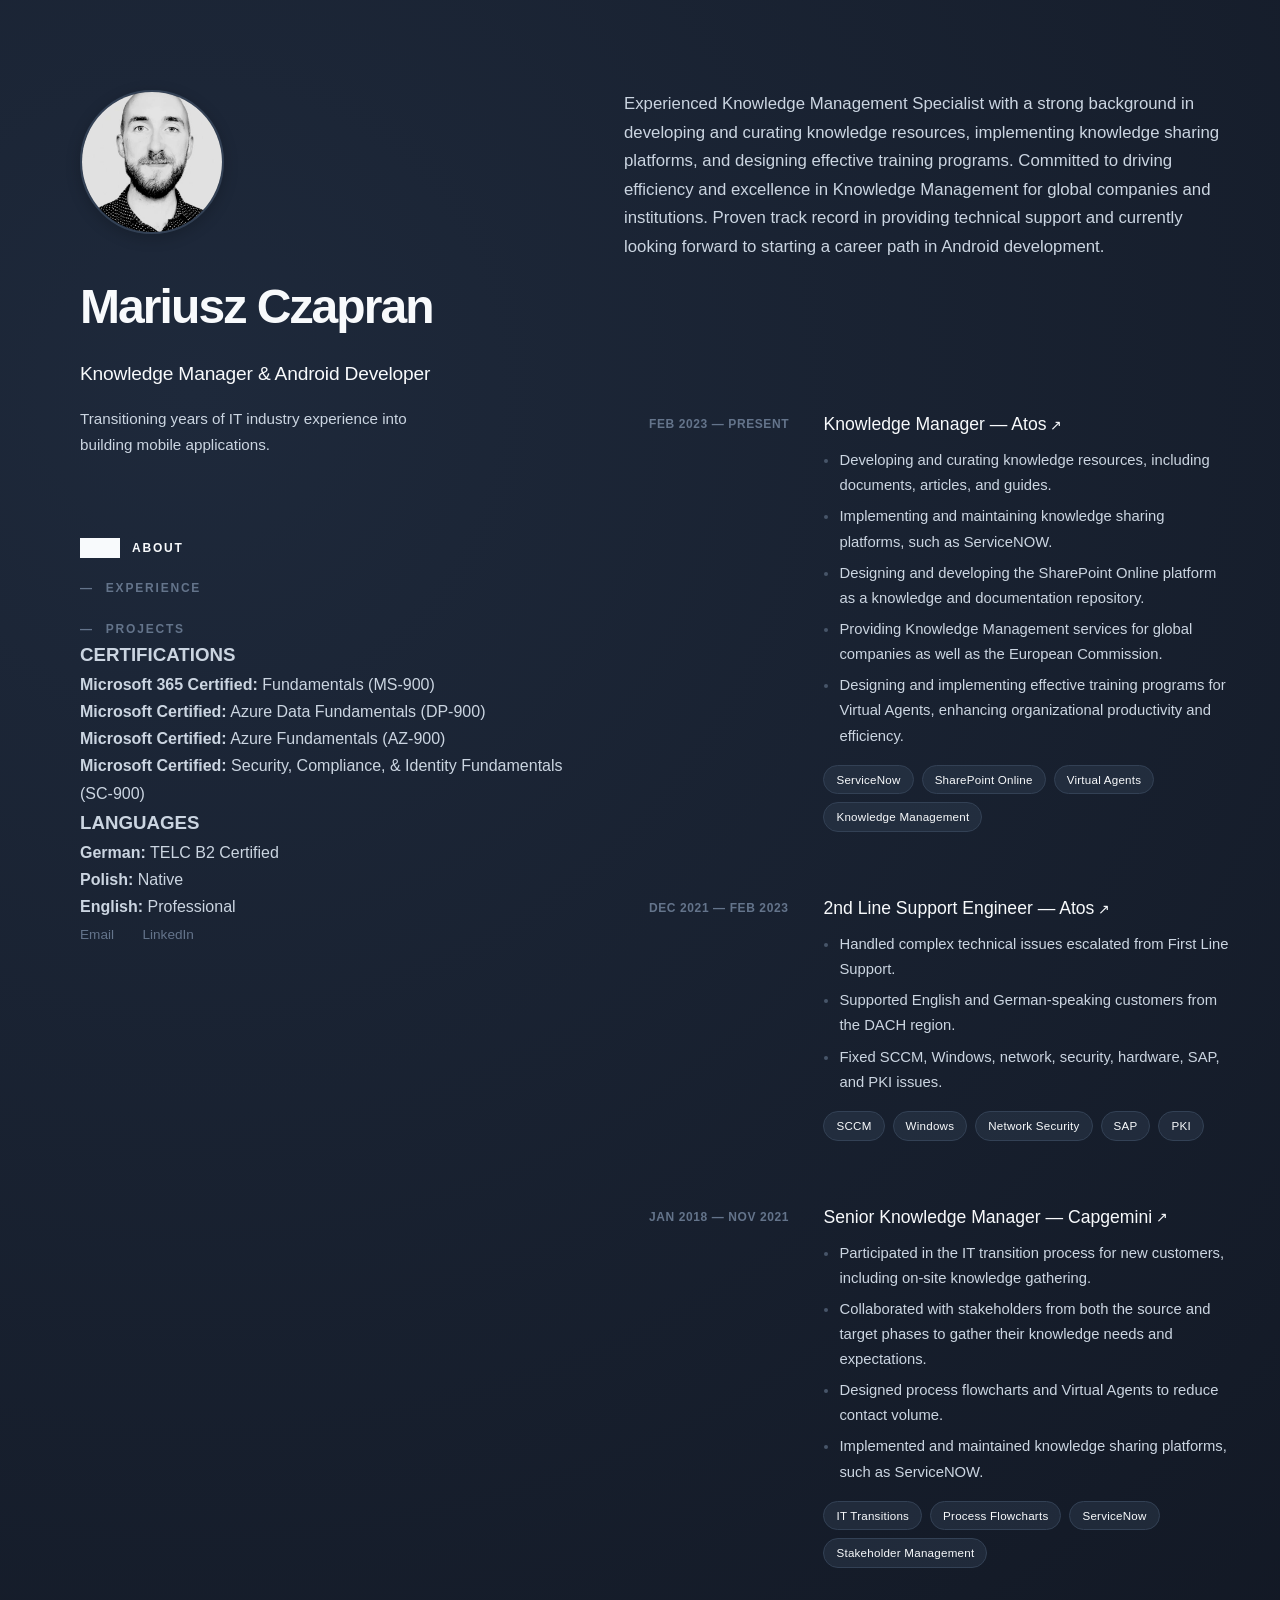
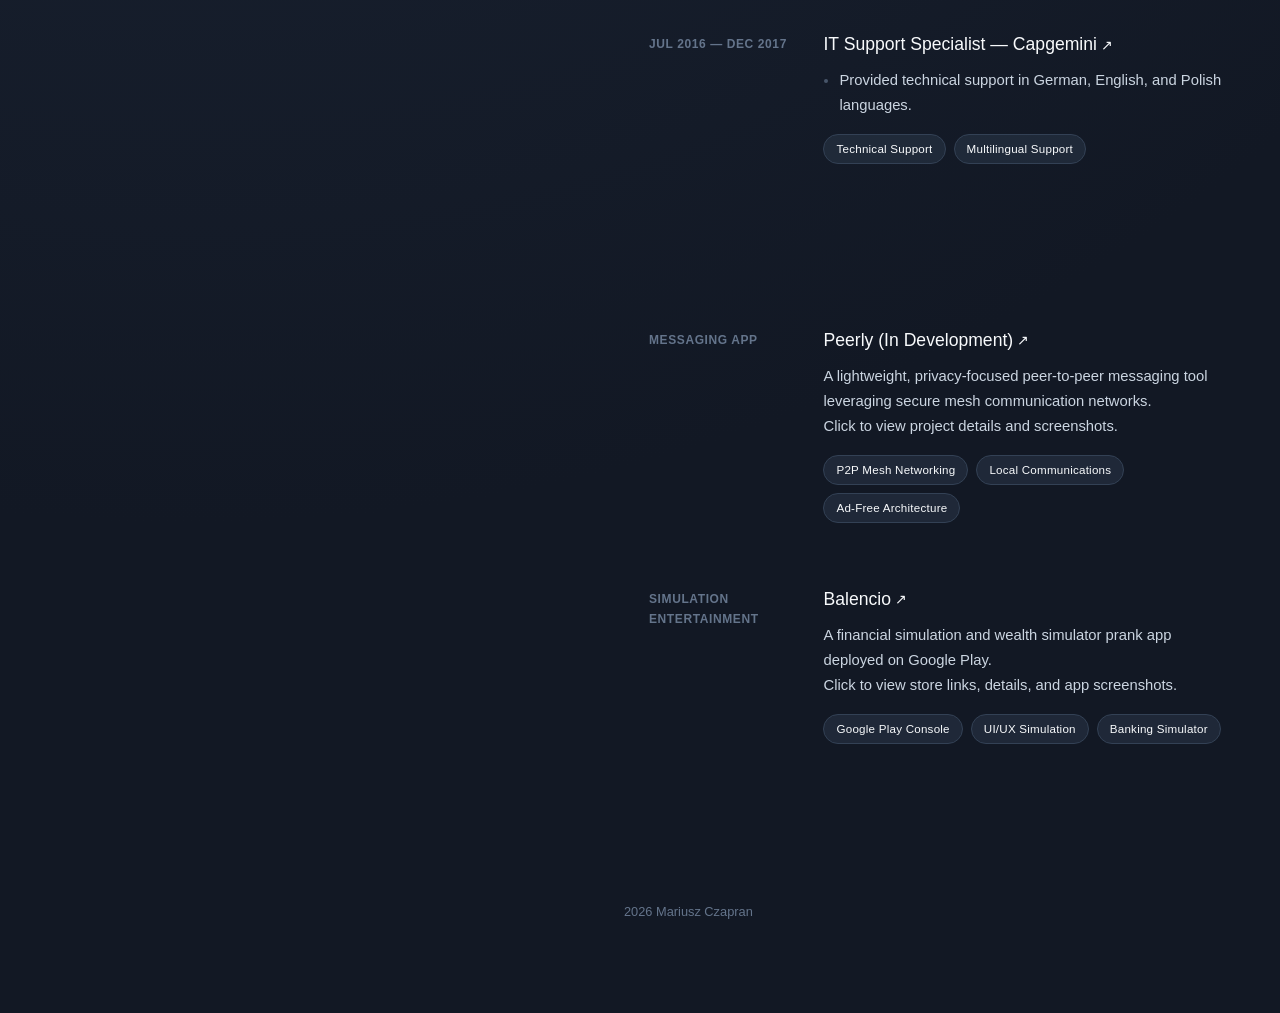
==== index.html @ 1657f135 "Update index.html" ====
<!DOCTYPE html>
<html lang="en">
<head>
    <meta charset="UTF-8">
    <meta name="viewport" content="width=device-width, initial-scale=1.0">
    <title>Mariusz Czapran — Portfolio</title>
    <link rel="stylesheet" href="style.css">
</head>
<body>
    <div class="container">
      <!-- LEFT COLUMN: Fixed Header & Navigation -->
<header class="left-column">
<div>
        <!-- Profile Photo Container (Centered and Enlarged) -->
<div class="profile-photo-container">
    <img src="profile.jpg" alt="Mariusz Czapran" class="profile-photo">
</div>

        <h1 class="name">Mariusz Czapran</h1>
        <h2 class="title">Knowledge Manager & Android Developer</h2>
        <p class="tagline">Transitioning years of IT industry experience into building mobile applications.</p>
        
        <nav class="nav-links">
            <a href="#about" class="active"><span>—</span> ABOUT</a>
            <a href="#experience"><span>—</span> EXPERIENCE</a>
            <a href="#projects"><span>—</span> PROJECTS</a>
        </nav>
    </div>

    <div class="sidebar-credentials">
        <div class="credential-group">
            <h3>CERTIFICATIONS</h3>
            <p><strong>Microsoft 365 Certified:</strong> Fundamentals (MS-900)</p>
            <p><strong>Microsoft Certified:</strong> Azure Data Fundamentals (DP-900)</p>
            <p><strong>Microsoft Certified:</strong> Azure Fundamentals (AZ-900)</p>
            <p><strong>Microsoft Certified:</strong> Security, Compliance, & Identity Fundamentals (SC-900)</p>
        </div>

        <div class="credential-group">
            <h3>LANGUAGES</h3>
            <p><strong>German:</strong> TELC B2 Certified</p>
            <p><strong>Polish:</strong> Native</p>
            <p><strong>English:</strong> Professional</p>
        </div>
    </div>
    
    <div class="socials">
        <a href="mailto:marius.czapran@gmail.com">Email</a>
        <a href="https://www.linkedin.com/in/mariusz-czapran-a88204319/" target="_blank">LinkedIn</a>
    </div>
</header>

        <!-- RIGHT COLUMN: Scrollable Content -->
        <main class="right-column">
            
            <!-- ABOUT SECTION -->
            <section id="about" class="content-section">
                <p>
                    Experienced Knowledge Management Specialist with a strong background in developing and curating knowledge resources, implementing knowledge sharing platforms, and designing effective training programs. Committed to driving efficiency and excellence in Knowledge Management for global companies and institutions. Proven track record in providing technical support and currently looking forward to starting a career path in Android development.
                </p>
            </section>

            <!-- EXPERIENCE SECTION -->
            <section id="experience" class="content-section">
                
                <!-- Atos - KM -->
                <div class="card">
                    <div class="card-date">Feb 2023 — Present</div>
                    <div class="card-content">
                        <h3>Knowledge Manager — Atos <span>↗</span></h3>
                        <ul class="role-bullets">
                            <li>Developing and curating knowledge resources, including documents, articles, and guides.</li>
                            <li>Implementing and maintaining knowledge sharing platforms, such as ServiceNOW.</li>
                            <li>Designing and developing the SharePoint Online platform as a knowledge and documentation repository.</li>
                            <li>Providing Knowledge Management services for global companies as well as the European Commission.</li>
                            <li>Designing and implementing effective training programs for Virtual Agents, enhancing organizational productivity and efficiency.</li>
                        </ul>
                        <div class="tags">
                            <span>ServiceNow</span>
                            <span>SharePoint Online</span>
                            <span>Virtual Agents</span>
                            <span>Knowledge Management</span>
                        </div>
                    </div>
                </div>

                <!-- Atos - 2nd Line -->
                <div class="card">
                    <div class="card-date">Dec 2021 — Feb 2023</div>
                    <div class="card-content">
                        <h3>2nd Line Support Engineer — Atos <span>↗</span></h3>
                        <ul class="role-bullets">
                            <li>Handled complex technical issues escalated from First Line Support.</li>
                            <li>Supported English and German-speaking customers from the DACH region.</li>
                            <li>Fixed SCCM, Windows, network, security, hardware, SAP, and PKI issues.</li>
                        </ul>
                        <div class="tags">
                            <span>SCCM</span>
                            <span>Windows</span>
                            <span>Network Security</span>
                            <span>SAP</span>
                            <span>PKI</span>
                        </div>
                    </div>
                </div>

                <!-- Capgemini - Senior KM -->
                <div class="card">
                    <div class="card-date">Jan 2018 — Nov 2021</div>
                    <div class="card-content">
                        <h3>Senior Knowledge Manager — Capgemini <span>↗</span></h3>
                        <ul class="role-bullets">
                            <li>Participated in the IT transition process for new customers, including on-site knowledge gathering.</li>
                            <li>Collaborated with stakeholders from both the source and target phases to gather their knowledge needs and expectations.</li>
                            <li>Designed process flowcharts and Virtual Agents to reduce contact volume.</li>
                            <li>Implemented and maintained knowledge sharing platforms, such as ServiceNOW.</li>
                        </ul>
                        <div class="tags">
                            <span>IT Transitions</span>
                            <span>Process Flowcharts</span>
                            <span>ServiceNow</span>
                            <span>Stakeholder Management</span>
                        </div>
                    </div>
                </div>

                <!-- Capgemini - Support -->
                <div class="card">
                    <div class="card-date">Jul 2016 — Dec 2017</div>
                    <div class="card-content">
                        <h3>IT Support Specialist — Capgemini <span>↗</span></h3>
                        <ul class="role-bullets">
                            <li>Provided technical support in German, English, and Polish languages.</li>
                        </ul>
                        <div class="tags">
                            <span>Technical Support</span>
                            <span>Multilingual Support</span>
                        </div>
                    </div>
                </div>

            </section>

            <!-- PROJECTS SECTION -->
            <section id="projects" class="content-section">
            

<!-- Peerly -->
<div class="card" onclick="window.location.href='peerly.html'">
    <div class="card-date">Messaging App</div>
    <div class="card-content">
        <h3>Peerly (In Development) <span>↗</span></h3>
        <p>A lightweight, privacy-focused peer-to-peer messaging tool leveraging secure mesh communication networks. <br>Click to view project details and screenshots.</p>
        <div class="tags">
            <span>P2P Mesh Networking</span>
            <span>Local Communications</span>
            <span>Ad-Free Architecture</span>
        </div>
    </div>
</div>

<!-- Balencio -->
<div class="card" onclick="window.location.href='balencio.html'">
    <div class="card-date">Simulation Entertainment</div>
    <div class="card-content">
        <h3>Balencio <span>↗</span></h3>
        <p>A financial simulation and wealth simulator prank app deployed on Google Play. <br>Click to view store links, details, and app screenshots.</p>
        <div class="tags">
            <span>Google Play Console</span>
            <span>UI/UX Simulation</span>
            <span>Banking Simulator</span>
        </div>
    </div>
</div>

            </section>

            <!-- FOOTER -->
            <footer class="site-footer">
                <p>2026 Mariusz Czapran</p>
            </footer>
        </main>
    </div>

    <!-- Active Section Tracking Script -->
    <script>
        const sections = document.querySelectorAll('.content-section');
        const navLinks = document.querySelectorAll('.nav-links a');

        window.addEventListener('scroll', () => {
            let current = '';
            sections.forEach(section => {
                const sectionTop = section.offsetTop;
                if (pageYOffset >= sectionTop - 150) {
                    current = section.getAttribute('id');
                }
            });

            navLinks.forEach(link => {
                link.classList.remove('active');
                if (link.getAttribute('href') === `#${current}`) {
                    link.classList.add('active');
                }
            });
        });
    </script>
</body>
</html>
---- style.css ----
/* ==========================================================================
   1. BASE RESET & ELEGANT SLATE DESIGN TOKENS
   ========================================================================== */
:root {
    --bg-color: #121824;       /* Soft, deep charcoal midnight slate */
    --card-bg: #1e2533;        /* Slightly lighter slate for structural containers */
    --card-hover: #262f42;     /* Medium polished slate for interactive focus */
    --text-primary: #f8fafc;   /* Soft warm white for high-readability headers */
    --text-secondary: #cbd5e1; /* Elegant light silver-gray for body prose */
    --text-muted: #64748b;     /* Balanced muted gray for structural dates/subtext */
    --border-color: #334155;   /* Crisp, subtle dividing gray */
    --border-hover: #475569;   /* Defined accent boundary gray on focus */
}

* {
    box-sizing: border-box;
    margin: 0;
    padding: 0;
}

html {
    scroll-behavior: smooth;
    font-family: -apple-system, BlinkMacSystemFont, "Inter", "Segoe UI", sans-serif;
    background-color: var(--bg-color);
    color: var(--text-secondary);
}

body {
    line-height: 1.7;
    background: radial-gradient(circle at 15% 15%, #1e293b 0%, #121824 70%); /* Ambient gradient glow */
}

/* ==========================================================================
   2. MASTER GRID LAYOUT
   ========================================================================== */
.container {
    max-width: 1200px;
    margin: 0 auto;
    padding: 0 40px;
    display: grid;
    grid-template-columns: 45% 55%;
    gap: 40px;
}

/* ==========================================================================
   3. PROFILE PHOTO STYLING (CENTERED & ENLARGED)
   ========================================================================== */
.profile-photo-container {
    display: block;
    margin-left: 0 !important;   /* Force left alignment */
    margin-right: auto !important;
    margin-bottom: 2rem !important;
    width: 9rem !important;      /* Dramatically scales up the photo container */
    height: 9rem !important;     /* Keeps it a perfect square ratio */
}

.profile-photo {
    width: 100% !important;
    height: 100% !important;
    object-fit: cover !important;
    border-radius: 50% !important; 
    border: 2px solid var(--border-color) !important;
    box-shadow: 0 4px 15px rgba(0, 0, 0, 0.2) !important;
    transition: border-color 0.3s ease;
}

.profile-photo:hover {
    border-color: var(--text-primary) !important;
}

/* ==========================================================================
   4. LEFT COLUMN (STICKY HEADER & NAVIGATION)
   ========================================================================== */
.left-column {
    position: sticky;
    top: 0;
    height: 100vh;
    padding: 90px 0;
    display: flex;
    flex-direction: column;
    justify-content: space-between;
}

.name {
    font-size: 3rem;
    font-weight: 700;
    color: var(--text-primary);
    letter-spacing: -0.04em;
}

.title {
    font-size: 1.2rem;
    color: var(--text-primary);
    margin-top: 10px;
    font-weight: 500;
    letter-spacing: -0.01em;
}

.tagline {
    margin-top: 16px;
    max-width: 340px;
    font-size: 0.95rem;
    color: var(--text-secondary);
}

/* Hover-Lines Navigation System */
.nav-links {
    display: flex;
    flex-direction: column;
    gap: 20px;
    margin-top: 80px;
}

.nav-links a {
    text-decoration: none;
    color: var(--text-muted);
    font-size: 0.75rem;
    font-weight: 700;
    letter-spacing: 0.15em;
    transition: all 0.25s ease;
    display: flex;
    align-items: center;
    gap: 12px;
}

.nav-links a span {
    transition: all 0.25s ease;
}

.nav-links a:hover, 
.nav-links a.active {
    color: var(--text-primary);
}

.nav-links a.active span {
    width: 40px;
    background-color: var(--text-primary);
    padding-left: 20px;
}

.nav-links a:hover span {
    color: var(--text-primary);
    transform: translateX(4px);
}

/* Footer Social Connections */
.socials a {
    color: var(--text-muted);
    text-decoration: none;
    margin-right: 24px;
    font-size: 0.85rem;
    font-weight: 500;
    transition: color 0.2s ease;
}

.socials a:hover {
    color: var(--text-primary);
}

/* ==========================================================================
   5. RIGHT COLUMN (SCROLLABLE REVIEWS)
   ========================================================================== */
.right-column {
    padding: 90px 0;
    display: flex;
    flex-direction: column;
    gap: 100px;
}

.content-section strong {
    color: var(--text-primary);
    font-weight: 600;
}

#about p {
    margin-bottom: 24px;
    font-size: 1.05rem;
}

/* ==========================================================================
   6. UNIFIED COMPONENT CARDS (EXPERIENCE & PROJECTS)
   ========================================================================== */
.card {
    display: grid;
    grid-template-columns: 28% 72%;
    gap: 16px;
    padding: 24px;
    border-radius: 8px;
    background-color: transparent;
    transition: all 0.3s cubic-bezier(0.25, 0.46, 0.45, 0.94);
    margin-bottom: 12px;
    border: 1px solid transparent;
    cursor: pointer;
}

.card:hover {
    background-color: var(--card-bg);
    border-color: var(--border-color);
    transform: translateY(-3px);
    box-shadow: 0 10px 25px -10px rgba(2, 6, 23, 0.4);
}

.card-date {
    font-size: 0.75rem;
    font-weight: 600;
    text-transform: uppercase;
    letter-spacing: 0.05em;
    padding-top: 4px;
    color: var(--text-muted);
}

.card-content h3 {
    color: var(--text-primary);
    font-size: 1.1rem;
    font-weight: 500;
    margin-bottom: 8px;
    display: flex;
    align-items: center;
    gap: 4px;
    transition: color 0.2s ease;
}

.card-content h3 span {
    font-size: 0.85rem;
    transition: transform 0.2s ease;
}

.card:hover .card-content h3 span {
    transform: translate(3px, -3px);
}

.card-content p {
    font-size: 0.925rem;
    color: var(--text-secondary);
    margin-bottom: 16px;
}

/* Experience Block Lists */
.role-bullets {
    margin-bottom: 16px;
    padding-left: 16px;
    font-size: 0.925rem;
    color: var(--text-secondary);
}

.role-bullets li {
    margin-bottom: 6px;
}

.role-bullets li::marker {
    color: var(--border-hover); 
}

/* Badge Layout Templates */
.tags {
    display: flex;
    flex-wrap: wrap;
    gap: 8px;
}

.tags span {
    background-color: rgba(51, 65, 85, 0.4); 
    color: var(--text-primary);               
    border: 1px solid var(--border-color);
    font-size: 0.725rem;
    font-weight: 500;
    padding: 4px 12px;
    border-radius: 100px;
    letter-spacing: 0.02em;
    transition: border-color 0.2s ease;
}

.card:hover .tags span {
    border-color: var(--border-hover); 
}

.site-footer {
    font-size: 0.8rem;
    color: var(--text-muted);
    margin-top: 20px;
}

/* ==========================================================================
   7. RESPONSIVE ADAPTIVE LAYER (MOBILE & TABLET)
   ========================================================================== */
@media (max-width: 900px) {
    .container {
        grid-template-columns: 1fr;
        padding: 0 24px;
    }
    
    .left-column {
        position: relative;
        height: auto;
        padding: 60px 0 20px 0;
    }
    
    .profile-photo-container {
        width: 96px; /* Scaled cleanly for smaller viewports */
        height: 96px;
        margin-bottom: 16px;
    }
    
    .nav-links {
        display: none; 
    }
    
    .right-column {
        padding: 20px 0 60px 0;
        gap: 60px;
    }
    
    .card {
        grid-template-columns: 1fr;
        padding: 16px 0;
    }
    
    .card:hover {
        background-color: transparent;
        transform: none;
        box-shadow: none;
        border-color: transparent;
    }
}
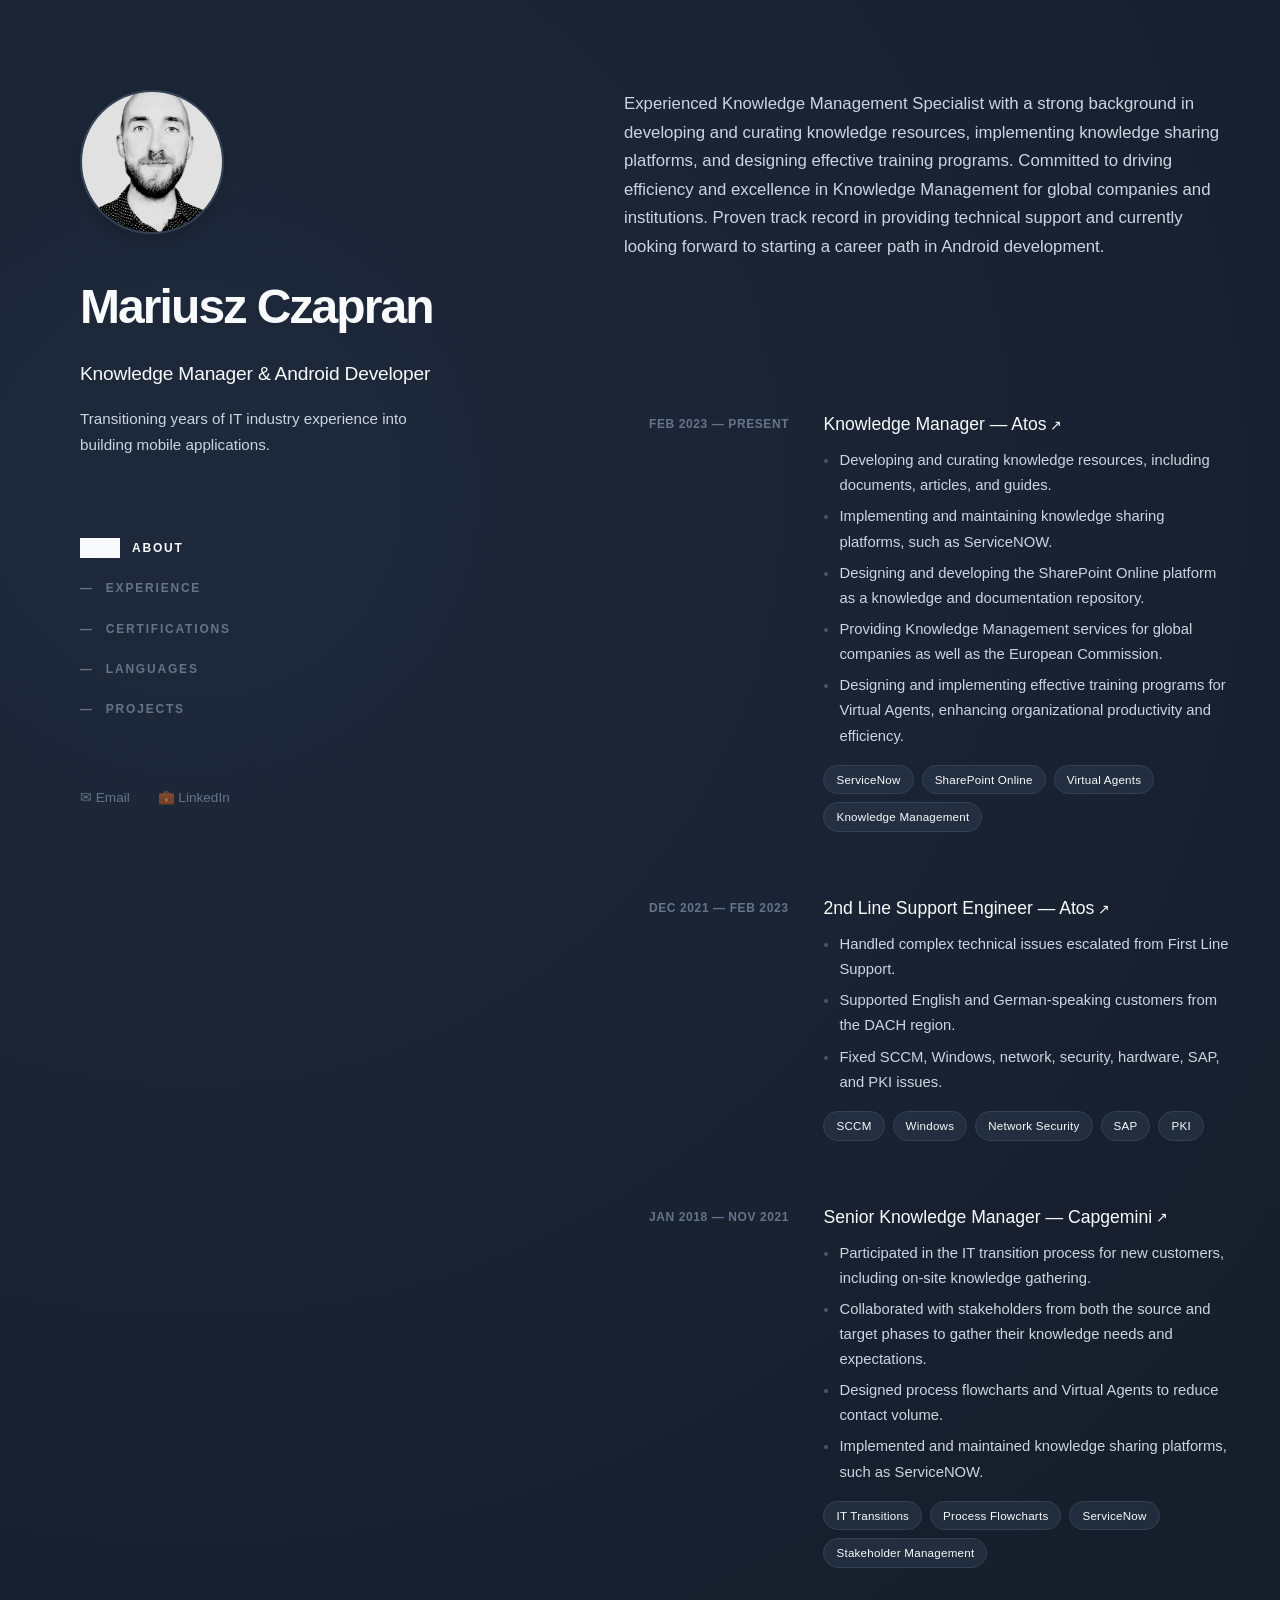
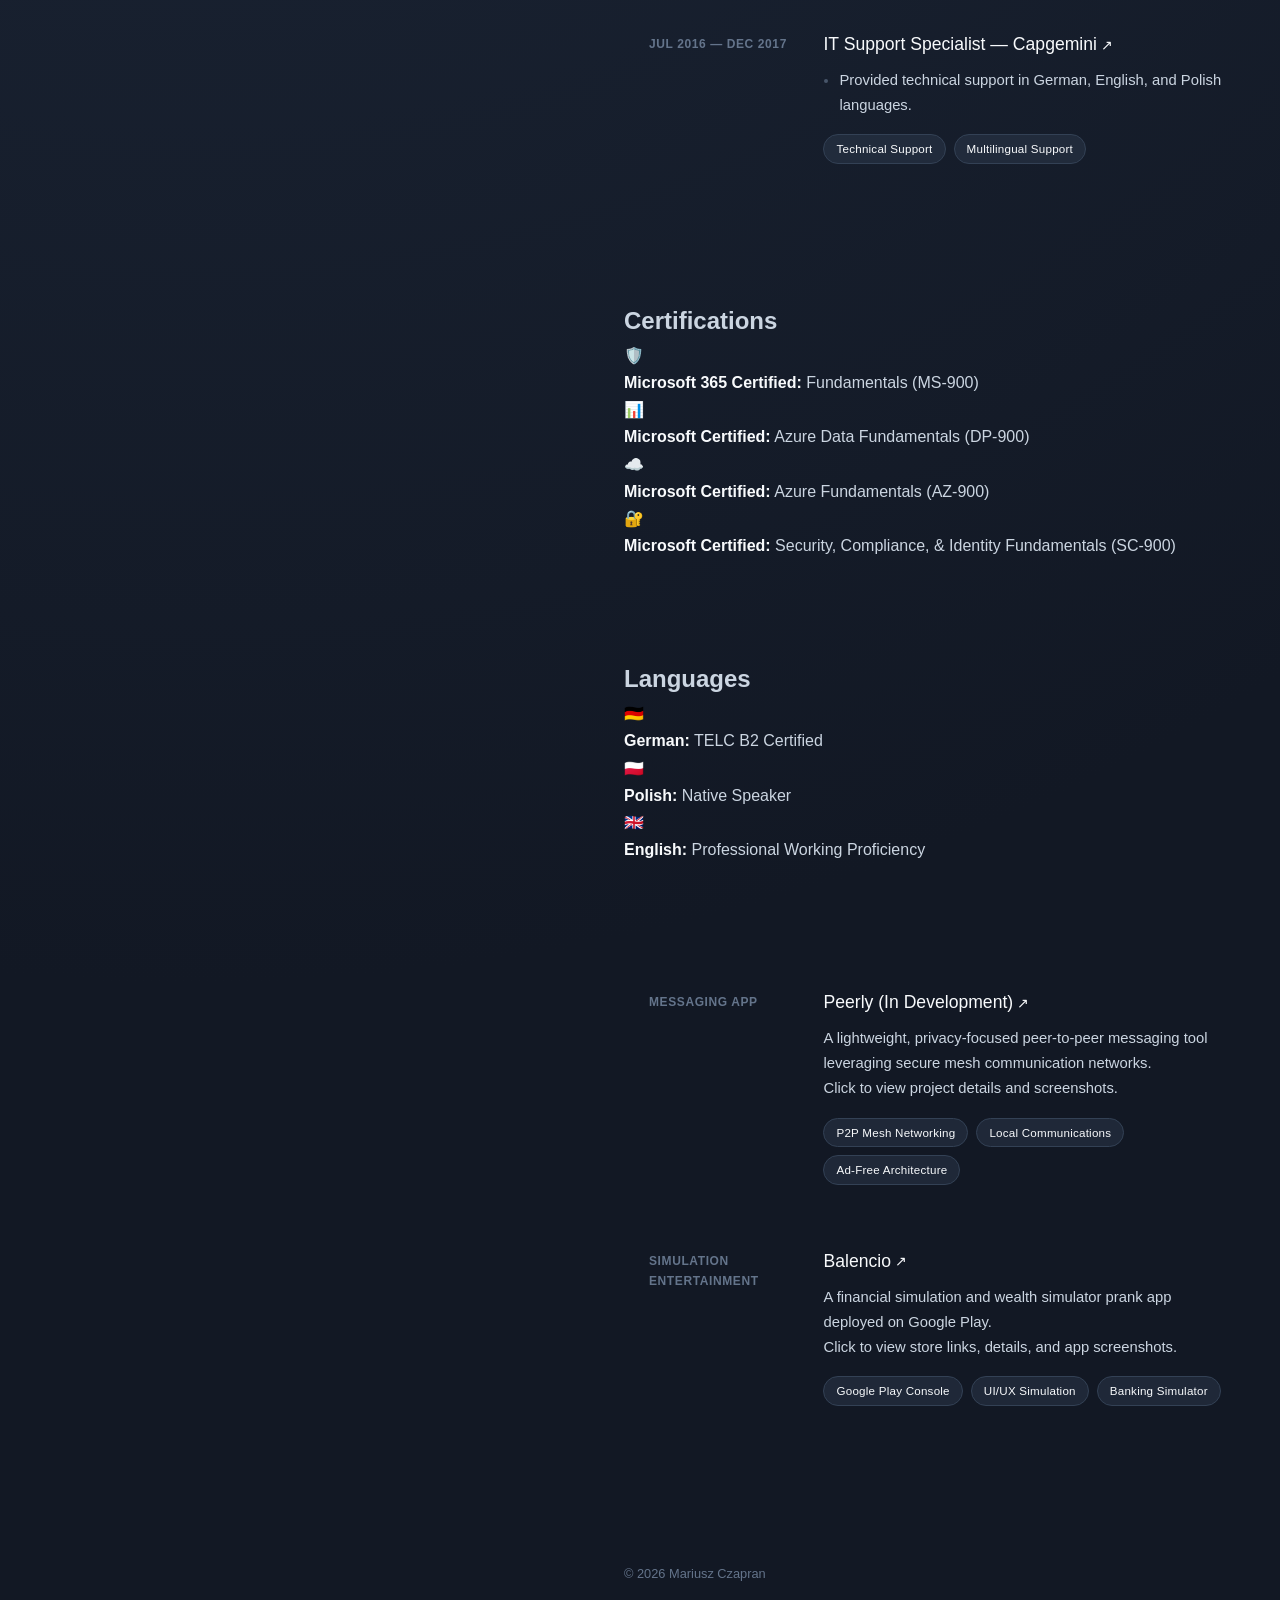
==== commit 1f2b459d: "Update index.html" ====
--- a/index.html
+++ b/index.html
@@ -6,49 +6,45 @@
     <title>Mariusz Czapran — Portfolio</title>
     <link rel="stylesheet" href="style.css">
 </head>
+
+</html>
 <body>
     <div class="container">
       <!-- LEFT COLUMN: Fixed Header & Navigation -->
-<header class="left-column">
-<div>
-        <!-- Profile Photo Container (Centered and Enlarged) -->
-<div class="profile-photo-container">
-    <img src="profile.jpg" alt="Mariusz Czapran" class="profile-photo">
-</div>
-
-        <h1 class="name">Mariusz Czapran</h1>
-        <h2 class="title">Knowledge Manager & Android Developer</h2>
-        <p class="tagline">Transitioning years of IT industry experience into building mobile applications.</p>
-        
-        <nav class="nav-links">
-            <a href="#about" class="active"><span>—</span> ABOUT</a>
-            <a href="#experience"><span>—</span> EXPERIENCE</a>
-            <a href="#projects"><span>—</span> PROJECTS</a>
-        </nav>
-    </div>
-
-    <div class="sidebar-credentials">
-        <div class="credential-group">
-            <h3>CERTIFICATIONS</h3>
-            <p><strong>Microsoft 365 Certified:</strong> Fundamentals (MS-900)</p>
-            <p><strong>Microsoft Certified:</strong> Azure Data Fundamentals (DP-900)</p>
-            <p><strong>Microsoft Certified:</strong> Azure Fundamentals (AZ-900)</p>
-            <p><strong>Microsoft Certified:</strong> Security, Compliance, & Identity Fundamentals (SC-900)</p>
-        </div>
-
-        <div class="credential-group">
-            <h3>LANGUAGES</h3>
-            <p><strong>German:</strong> TELC B2 Certified</p>
-            <p><strong>Polish:</strong> Native</p>
-            <p><strong>English:</strong> Professional</p>
-        </div>
-    </div>
-    
-    <div class="socials">
-        <a href="mailto:marius.czapran@gmail.com">Email</a>
-        <a href="https://www.linkedin.com/in/mariusz-czapran-a88204319/" target="_blank">LinkedIn</a>
-    </div>
-</header>
+        <header class="left-column">
+            <div>
+                <!-- Profile Photo Container -->
+                <div class="profile-photo-container">
+                    <img src="profile.jpg" alt="Mariusz Czapran" class="profile-photo">
+                </div>
+
+                <h1 class="name">Mariusz Czapran</h1>
+                <h2 class="title">Knowledge Manager & Android Developer</h2>
+                <p class="tagline">Transitioning years of IT industry experience into building mobile applications.</p>
+                
+                <!-- Expanded Navigation Links -->
+                <nav class="nav-links">
+                    <a href="#about" class="active"><span>—</span> ABOUT</a>
+                    <a href="#experience"><span>—</span> EXPERIENCE</a>
+                    <a href="#certificates"><span>—</span> CERTIFICATIONS</a>
+                    <a href="#languages"><span>—</span> LANGUAGES</a>
+                    <a href="#projects"><span>—</span> PROJECTS</a>
+                </nav>
+            </div>
+
+            <!-- Separated Social Footer Links -->
+            <div class="socials-wrapper">
+                <div class="socials-divider"></div>
+                <div class="socials">
+                    <a href="mailto:marius.czapran@gmail.com" class="social-btn email-btn">
+                        <span>✉</span> Email
+                    </a>
+                    <a href="https://www.linkedin.com/in/mariusz-czapran-a88204319/" target="_blank" class="social-btn linkedin-btn">
+                        <span>💼</span> LinkedIn
+                    </a>
+                </div>
+            </div>
+        </header>
 
         <!-- RIGHT COLUMN: Scrollable Content -->
         <main class="right-column">
@@ -62,7 +58,6 @@
 
             <!-- EXPERIENCE SECTION -->
             <section id="experience" class="content-section">
-                
                 <!-- Atos - KM -->
                 <div class="card">
                     <div class="card-date">Feb 2023 — Present</div>
@@ -138,46 +133,84 @@
                         </div>
                     </div>
                 </div>
-
+            </section>
+
+            <!-- NEW: CERTIFICATIONS SECTION -->
+            <section id="certificates" class="content-section">
+                <h2 class="section-heading">Certifications</h2>
+                <div class="credential-list-card">
+                    <div class="credential-item">
+                        <span class="credential-icon">🛡️</span>
+                        <p><strong>Microsoft 365 Certified:</strong> Fundamentals (MS-900)</p>
+                    </div>
+                    <div class="credential-item">
+                        <span class="credential-icon">📊</span>
+                        <p><strong>Microsoft Certified:</strong> Azure Data Fundamentals (DP-900)</p>
+                    </div>
+                    <div class="credential-item">
+                        <span class="credential-icon">☁️</span>
+                        <p><strong>Microsoft Certified:</strong> Azure Fundamentals (AZ-900)</p>
+                    </div>
+                    <div class="credential-item">
+                        <span class="credential-icon">🔐</span>
+                        <p><strong>Microsoft Certified:</strong> Security, Compliance, & Identity Fundamentals (SC-900)</p>
+                    </div>
+                </div>
+            </section>
+
+            <!-- NEW: LANGUAGES SECTION -->
+            <section id="languages" class="content-section">
+                <h2 class="section-heading">Languages</h2>
+                <div class="credential-list-card horizontal-grid">
+                    <div class="credential-item">
+                        <span class="credential-icon">🇩🇪</span>
+                        <p><strong>German:</strong> TELC B2 Certified</p>
+                    </div>
+                    <div class="credential-item">
+                        <span class="credential-icon">🇵🇱</span>
+                        <p><strong>Polish:</strong> Native Speaker</p>
+                    </div>
+                    <div class="credential-item">
+                        <span class="credential-icon">🇬🇧</span>
+                        <p><strong>English:</strong> Professional Working Proficiency</p>
+                    </div>
+                </div>
             </section>
 
             <!-- PROJECTS SECTION -->
             <section id="projects" class="content-section">
-            
-
-<!-- Peerly -->
-<div class="card" onclick="window.location.href='peerly.html'">
-    <div class="card-date">Messaging App</div>
-    <div class="card-content">
-        <h3>Peerly (In Development) <span>↗</span></h3>
-        <p>A lightweight, privacy-focused peer-to-peer messaging tool leveraging secure mesh communication networks. <br>Click to view project details and screenshots.</p>
-        <div class="tags">
-            <span>P2P Mesh Networking</span>
-            <span>Local Communications</span>
-            <span>Ad-Free Architecture</span>
-        </div>
-    </div>
-</div>
-
-<!-- Balencio -->
-<div class="card" onclick="window.location.href='balencio.html'">
-    <div class="card-date">Simulation Entertainment</div>
-    <div class="card-content">
-        <h3>Balencio <span>↗</span></h3>
-        <p>A financial simulation and wealth simulator prank app deployed on Google Play. <br>Click to view store links, details, and app screenshots.</p>
-        <div class="tags">
-            <span>Google Play Console</span>
-            <span>UI/UX Simulation</span>
-            <span>Banking Simulator</span>
-        </div>
-    </div>
-</div>
-
+                <!-- Peerly -->
+                <div class="card" onclick="window.location.href='peerly.html'">
+                    <div class="card-date">Messaging App</div>
+                    <div class="card-content">
+                        <h3>Peerly (In Development) <span>↗</span></h3>
+                        <p>A lightweight, privacy-focused peer-to-peer messaging tool leveraging secure mesh communication networks. <br>Click to view project details and screenshots.</p>
+                        <div class="tags">
+                            <span>P2P Mesh Networking</span>
+                            <span>Local Communications</span>
+                            <span>Ad-Free Architecture</span>
+                        </div>
+                    </div>
+                </div>
+
+                <!-- Balencio -->
+                <div class="card" onclick="window.location.href='balencio.html'">
+                    <div class="card-date">Simulation Entertainment</div>
+                    <div class="card-content">
+                        <h3>Balencio <span>↗</span></h3>
+                        <p>A financial simulation and wealth simulator prank app deployed on Google Play. <br>Click to view store links, details, and app screenshots.</p>
+                        <div class="tags">
+                            <span>Google Play Console</span>
+                            <span>UI/UX Simulation</span>
+                            <span>Banking Simulator</span>
+                        </div>
+                    </div>
+                </div>
             </section>
 
             <!-- FOOTER -->
             <footer class="site-footer">
-                <p>2026 Mariusz Czapran</p>
+                <p>© 2026 Mariusz Czapran</p>
             </footer>
         </main>
     </div>
@@ -191,7 +224,7 @@
             let current = '';
             sections.forEach(section => {
                 const sectionTop = section.offsetTop;
-                if (pageYOffset >= sectionTop - 150) {
+                if (pageYOffset >= sectionTop - 180) {
                     current = section.getAttribute('id');
                 }
             });
@@ -205,4 +238,3 @@
         });
     </script>
 </body>
-</html>
--- a/style.css
+++ b/style.css
@@ -322,3 +322,43 @@
         border-color: transparent;
     }
 }
+/* ==========================================================================
+   8. SIDEBAR CREDENTIALS (LANGUAGES & CERTIFICATES)
+   ========================================================================== */
+.sidebar-credentials {
+    margin-top: 2.5rem;
+    display: flex;
+    flex-direction: column;
+    gap: 1.5rem;
+}
+
+.credential-group h3 {
+    color: var(--text-primary);
+    font-size: 0.75rem;
+    font-weight: 700;
+    letter-spacing: 0.15em;
+    margin-bottom: 0.6rem;
+    opacity: 0.4; /* Styled soft title to preserve main nav hierarchy */
+}
+
+.credential-group p {
+    font-size: 0.85rem;
+    color: var(--text-secondary);
+    line-height: 1.6;
+    margin-bottom: 0.4rem;
+}
+
+.credential-group p strong {
+    color: var(--text-primary);
+    font-weight: 600;
+}
+
+/* Responsiveness: converts layout to side-by-side elements on smaller tablet/mobile screens */
+@media (max-width: 900px) {
+    .sidebar-credentials {
+        margin-top: 2rem;
+        margin-bottom: 2rem;
+        flex-direction: row;
+        gap: 4rem;
+    }
+}
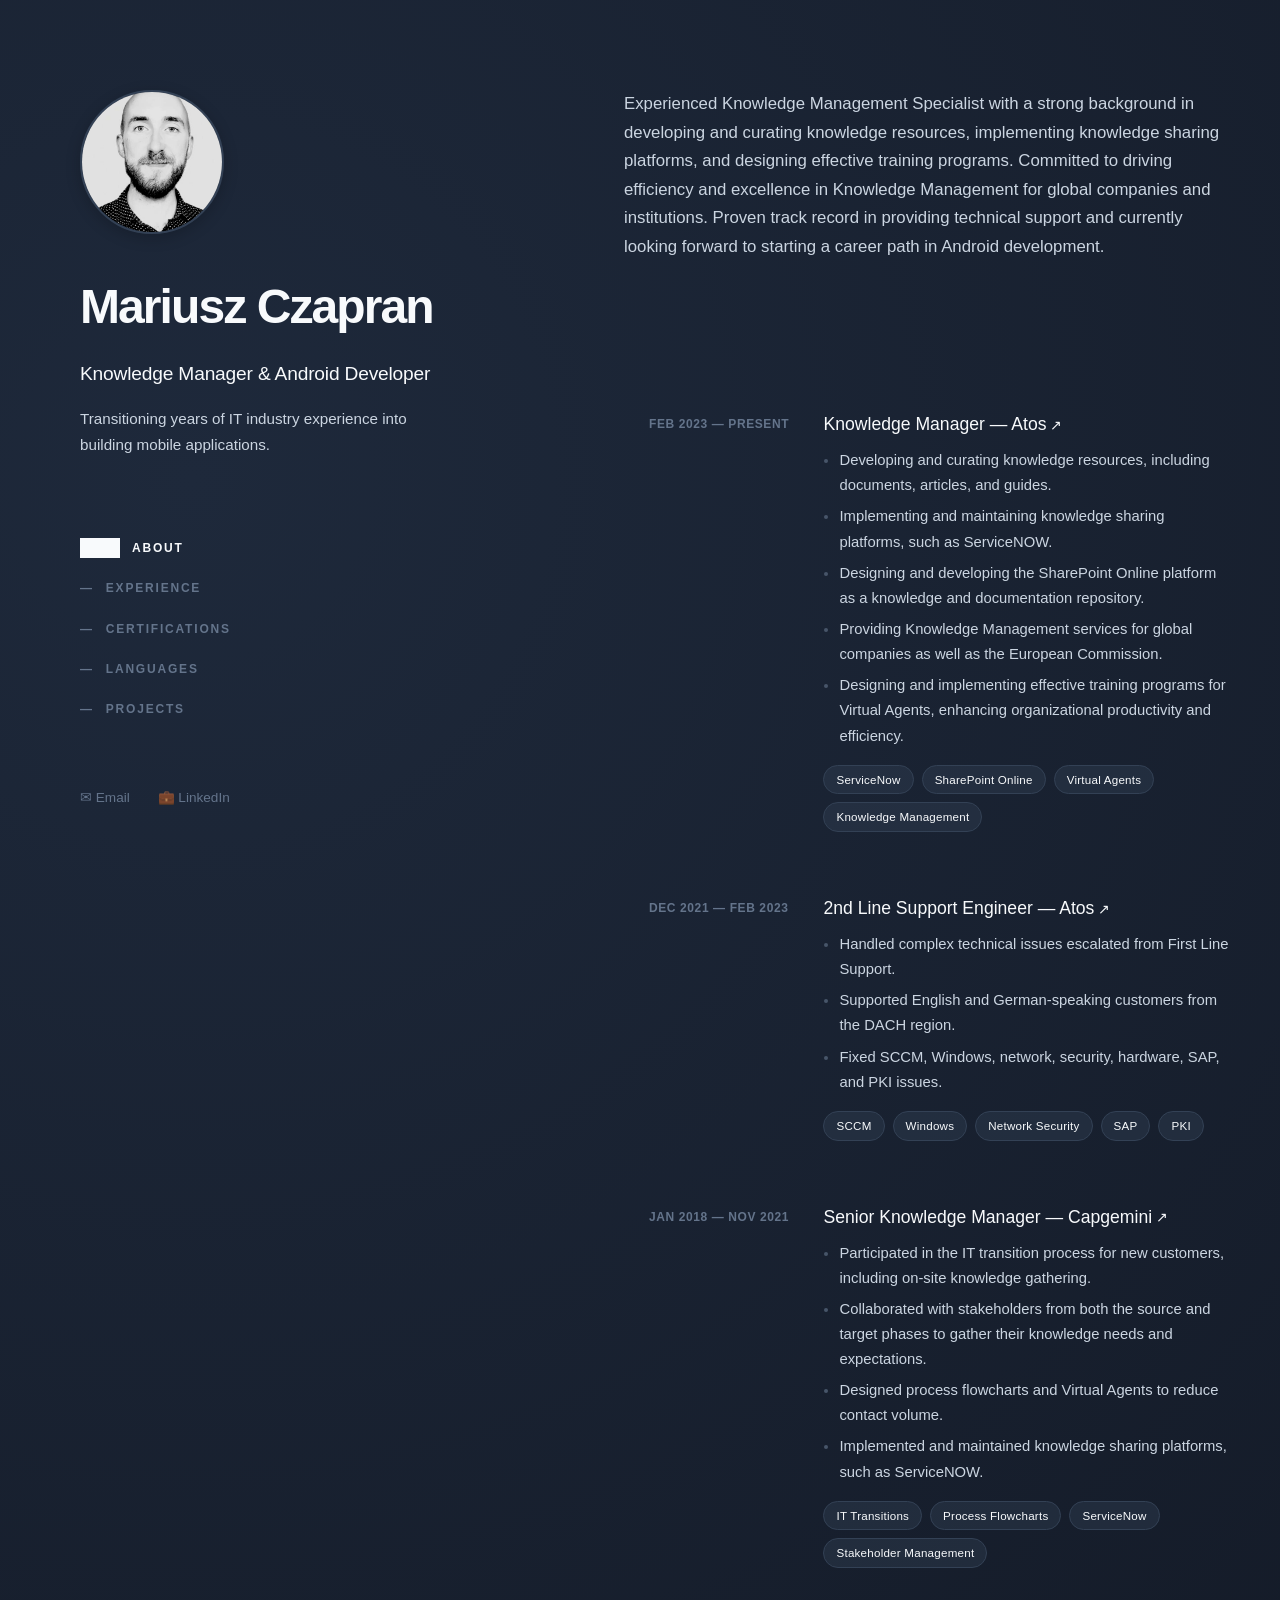
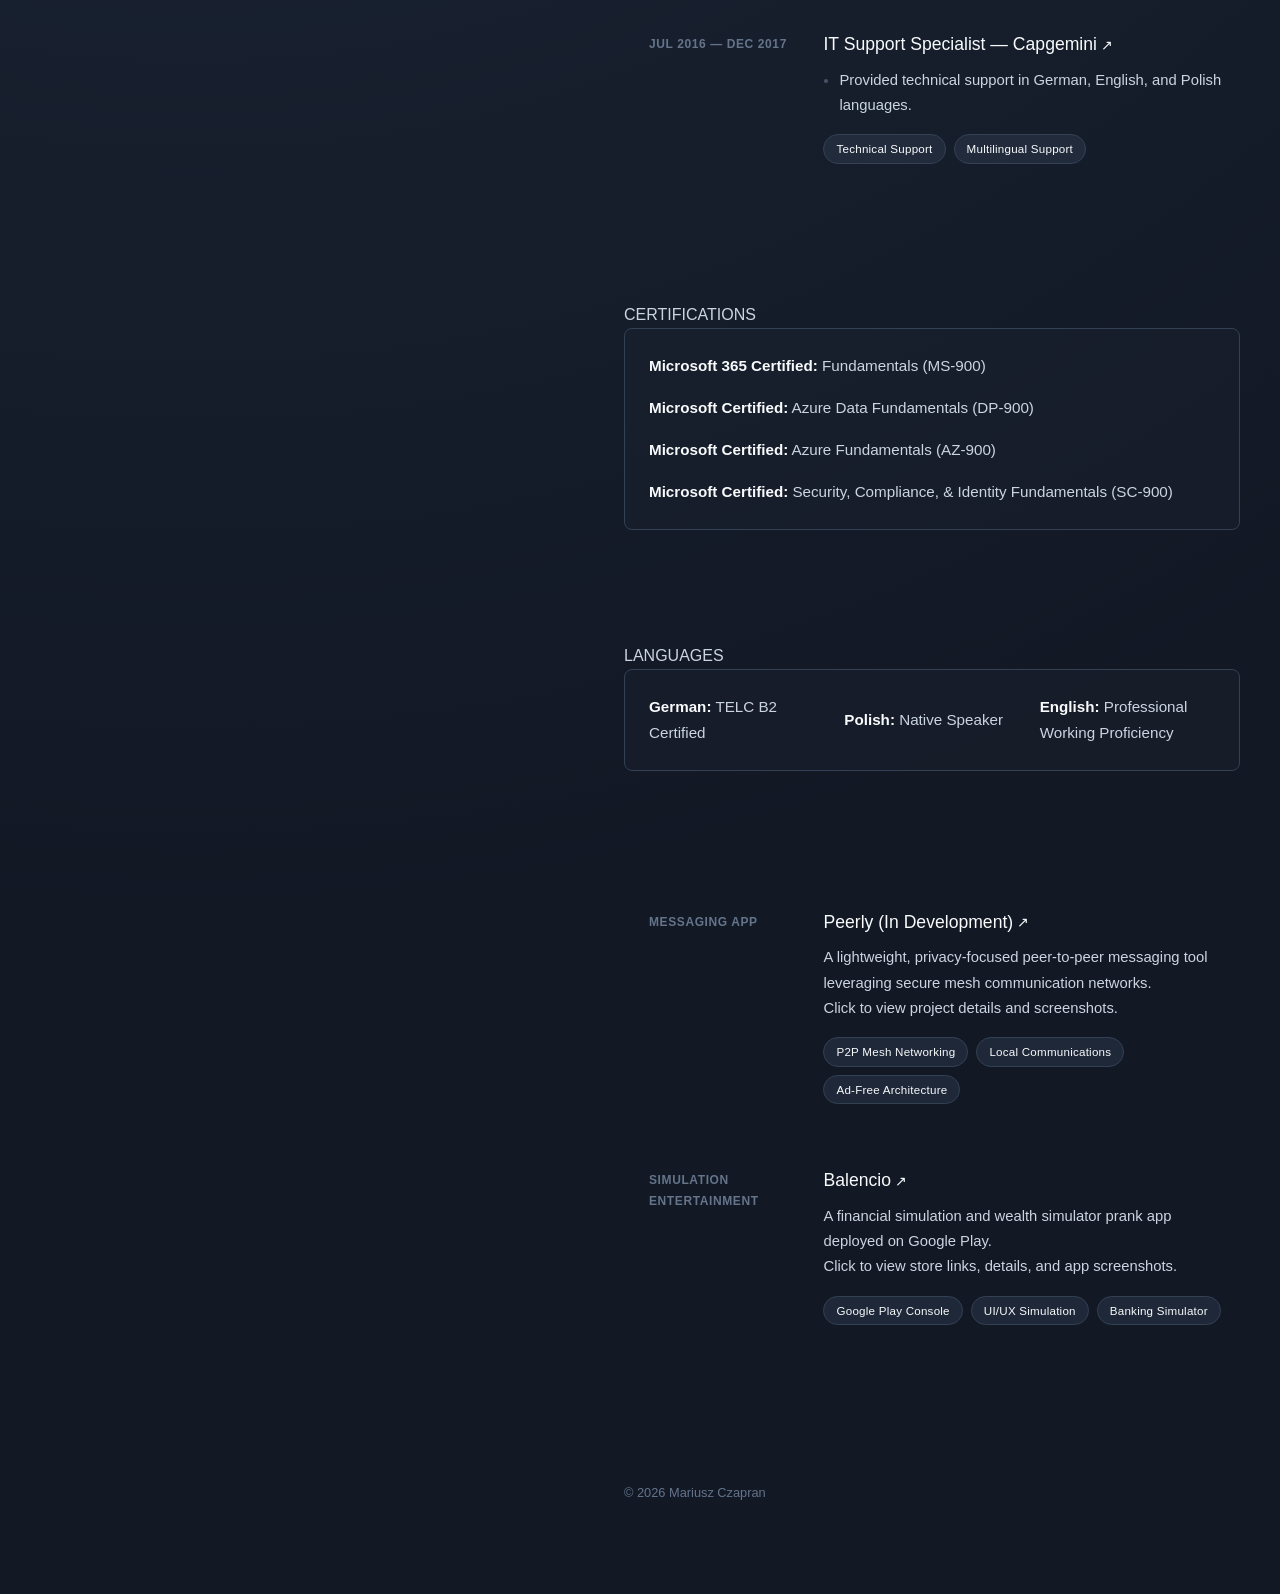
==== commit 7d4fcba3: "Update index.html" ====
--- a/index.html
+++ b/index.html
@@ -8,233 +8,207 @@
 </head>
 
 </html>
-<body>
-    <div class="container">
-      <!-- LEFT COLUMN: Fixed Header & Navigation -->
-        <header class="left-column">
-            <div>
-                <!-- Profile Photo Container -->
-                <div class="profile-photo-container">
-                    <img src="profile.jpg" alt="Mariusz Czapran" class="profile-photo">
-                </div>
-
-                <h1 class="name">Mariusz Czapran</h1>
-                <h2 class="title">Knowledge Manager & Android Developer</h2>
-                <p class="tagline">Transitioning years of IT industry experience into building mobile applications.</p>
-                
-                <!-- Expanded Navigation Links -->
-                <nav class="nav-links">
-                    <a href="#about" class="active"><span>—</span> ABOUT</a>
-                    <a href="#experience"><span>—</span> EXPERIENCE</a>
-                    <a href="#certificates"><span>—</span> CERTIFICATIONS</a>
-                    <a href="#languages"><span>—</span> LANGUAGES</a>
-                    <a href="#projects"><span>—</span> PROJECTS</a>
-                </nav>
-            </div>
-
-            <!-- Separated Social Footer Links -->
-            <div class="socials-wrapper">
-                <div class="socials-divider"></div>
-                <div class="socials">
-                    <a href="mailto:marius.czapran@gmail.com" class="social-btn email-btn">
-                        <span>✉</span> Email
-                    </a>
-                    <a href="https://www.linkedin.com/in/mariusz-czapran-a88204319/" target="_blank" class="social-btn linkedin-btn">
-                        <span>💼</span> LinkedIn
-                    </a>
-                </div>
-            </div>
-        </header>
-
-        <!-- RIGHT COLUMN: Scrollable Content -->
-        <main class="right-column">
+<div class="container">
+    <!-- LEFT COLUMN: Fixed Header & Navigation -->
+    <header class="left-column">
+        <div class="header-main-content">
+            <!-- Profile Photo Container -->
+            <div class="profile-photo-container">
+                <img src="profile.jpg" alt="Mariusz Czapran" class="profile-photo">
+            </div>
+
+            <h1 class="name">Mariusz Czapran</h1>
+            <h2 class="title">Knowledge Manager & Android Developer</h2>
+            <p class="tagline">Transitioning years of IT industry experience into building mobile applications.</p>
             
-            <!-- ABOUT SECTION -->
-            <section id="about" class="content-section">
-                <p>
-                    Experienced Knowledge Management Specialist with a strong background in developing and curating knowledge resources, implementing knowledge sharing platforms, and designing effective training programs. Committed to driving efficiency and excellence in Knowledge Management for global companies and institutions. Proven track record in providing technical support and currently looking forward to starting a career path in Android development.
-                </p>
-            </section>
-
-            <!-- EXPERIENCE SECTION -->
-            <section id="experience" class="content-section">
-                <!-- Atos - KM -->
-                <div class="card">
-                    <div class="card-date">Feb 2023 — Present</div>
-                    <div class="card-content">
-                        <h3>Knowledge Manager — Atos <span>↗</span></h3>
-                        <ul class="role-bullets">
-                            <li>Developing and curating knowledge resources, including documents, articles, and guides.</li>
-                            <li>Implementing and maintaining knowledge sharing platforms, such as ServiceNOW.</li>
-                            <li>Designing and developing the SharePoint Online platform as a knowledge and documentation repository.</li>
-                            <li>Providing Knowledge Management services for global companies as well as the European Commission.</li>
-                            <li>Designing and implementing effective training programs for Virtual Agents, enhancing organizational productivity and efficiency.</li>
-                        </ul>
-                        <div class="tags">
-                            <span>ServiceNow</span>
-                            <span>SharePoint Online</span>
-                            <span>Virtual Agents</span>
-                            <span>Knowledge Management</span>
-                        </div>
-                    </div>
-                </div>
-
-                <!-- Atos - 2nd Line -->
-                <div class="card">
-                    <div class="card-date">Dec 2021 — Feb 2023</div>
-                    <div class="card-content">
-                        <h3>2nd Line Support Engineer — Atos <span>↗</span></h3>
-                        <ul class="role-bullets">
-                            <li>Handled complex technical issues escalated from First Line Support.</li>
-                            <li>Supported English and German-speaking customers from the DACH region.</li>
-                            <li>Fixed SCCM, Windows, network, security, hardware, SAP, and PKI issues.</li>
-                        </ul>
-                        <div class="tags">
-                            <span>SCCM</span>
-                            <span>Windows</span>
-                            <span>Network Security</span>
-                            <span>SAP</span>
-                            <span>PKI</span>
-                        </div>
-                    </div>
-                </div>
-
-                <!-- Capgemini - Senior KM -->
-                <div class="card">
-                    <div class="card-date">Jan 2018 — Nov 2021</div>
-                    <div class="card-content">
-                        <h3>Senior Knowledge Manager — Capgemini <span>↗</span></h3>
-                        <ul class="role-bullets">
-                            <li>Participated in the IT transition process for new customers, including on-site knowledge gathering.</li>
-                            <li>Collaborated with stakeholders from both the source and target phases to gather their knowledge needs and expectations.</li>
-                            <li>Designed process flowcharts and Virtual Agents to reduce contact volume.</li>
-                            <li>Implemented and maintained knowledge sharing platforms, such as ServiceNOW.</li>
-                        </ul>
-                        <div class="tags">
-                            <span>IT Transitions</span>
-                            <span>Process Flowcharts</span>
-                            <span>ServiceNow</span>
-                            <span>Stakeholder Management</span>
-                        </div>
-                    </div>
-                </div>
-
-                <!-- Capgemini - Support -->
-                <div class="card">
-                    <div class="card-date">Jul 2016 — Dec 2017</div>
-                    <div class="card-content">
-                        <h3>IT Support Specialist — Capgemini <span>↗</span></h3>
-                        <ul class="role-bullets">
-                            <li>Provided technical support in German, English, and Polish languages.</li>
-                        </ul>
-                        <div class="tags">
-                            <span>Technical Support</span>
-                            <span>Multilingual Support</span>
-                        </div>
-                    </div>
-                </div>
-            </section>
-
-            <!-- NEW: CERTIFICATIONS SECTION -->
-            <section id="certificates" class="content-section">
-                <h2 class="section-heading">Certifications</h2>
-                <div class="credential-list-card">
-                    <div class="credential-item">
-                        <span class="credential-icon">🛡️</span>
-                        <p><strong>Microsoft 365 Certified:</strong> Fundamentals (MS-900)</p>
-                    </div>
-                    <div class="credential-item">
-                        <span class="credential-icon">📊</span>
-                        <p><strong>Microsoft Certified:</strong> Azure Data Fundamentals (DP-900)</p>
-                    </div>
-                    <div class="credential-item">
-                        <span class="credential-icon">☁️</span>
-                        <p><strong>Microsoft Certified:</strong> Azure Fundamentals (AZ-900)</p>
-                    </div>
-                    <div class="credential-item">
-                        <span class="credential-icon">🔐</span>
-                        <p><strong>Microsoft Certified:</strong> Security, Compliance, & Identity Fundamentals (SC-900)</p>
-                    </div>
-                </div>
-            </section>
-
-            <!-- NEW: LANGUAGES SECTION -->
-            <section id="languages" class="content-section">
-                <h2 class="section-heading">Languages</h2>
-                <div class="credential-list-card horizontal-grid">
-                    <div class="credential-item">
-                        <span class="credential-icon">🇩🇪</span>
-                        <p><strong>German:</strong> TELC B2 Certified</p>
-                    </div>
-                    <div class="credential-item">
-                        <span class="credential-icon">🇵🇱</span>
-                        <p><strong>Polish:</strong> Native Speaker</p>
-                    </div>
-                    <div class="credential-item">
-                        <span class="credential-icon">🇬🇧</span>
-                        <p><strong>English:</strong> Professional Working Proficiency</p>
-                    </div>
-                </div>
-            </section>
-
-            <!-- PROJECTS SECTION -->
-            <section id="projects" class="content-section">
-                <!-- Peerly -->
-                <div class="card" onclick="window.location.href='peerly.html'">
-                    <div class="card-date">Messaging App</div>
-                    <div class="card-content">
-                        <h3>Peerly (In Development) <span>↗</span></h3>
-                        <p>A lightweight, privacy-focused peer-to-peer messaging tool leveraging secure mesh communication networks. <br>Click to view project details and screenshots.</p>
-                        <div class="tags">
-                            <span>P2P Mesh Networking</span>
-                            <span>Local Communications</span>
-                            <span>Ad-Free Architecture</span>
-                        </div>
-                    </div>
-                </div>
-
-                <!-- Balencio -->
-                <div class="card" onclick="window.location.href='balencio.html'">
-                    <div class="card-date">Simulation Entertainment</div>
-                    <div class="card-content">
-                        <h3>Balencio <span>↗</span></h3>
-                        <p>A financial simulation and wealth simulator prank app deployed on Google Play. <br>Click to view store links, details, and app screenshots.</p>
-                        <div class="tags">
-                            <span>Google Play Console</span>
-                            <span>UI/UX Simulation</span>
-                            <span>Banking Simulator</span>
-                        </div>
-                    </div>
-                </div>
-            </section>
-
-            <!-- FOOTER -->
-            <footer class="site-footer">
-                <p>© 2026 Mariusz Czapran</p>
-            </footer>
-        </main>
-    </div>
-
-    <!-- Active Section Tracking Script -->
-    <script>
-        const sections = document.querySelectorAll('.content-section');
-        const navLinks = document.querySelectorAll('.nav-links a');
-
-        window.addEventListener('scroll', () => {
-            let current = '';
-            sections.forEach(section => {
-                const sectionTop = section.offsetTop;
-                if (pageYOffset >= sectionTop - 180) {
-                    current = section.getAttribute('id');
-                }
-            });
-
-            navLinks.forEach(link => {
-                link.classList.remove('active');
-                if (link.getAttribute('href') === `#${current}`) {
-                    link.classList.add('active');
-                }
-            });
-        });
-    </script>
-</body>
+            <!-- Expanded Navigation Links -->
+            <nav class="nav-links">
+                <a href="#about" class="active"><span>—</span> ABOUT</a>
+                <a href="#experience"><span>—</span> EXPERIENCE</a>
+                <a href="#certificates"><span>—</span> CERTIFICATIONS</a>
+                <a href="#languages"><span>—</span> LANGUAGES</a>
+                <a href="#projects"><span>—</span> PROJECTS</a>
+            </nav>
+        </div>
+
+        <!-- Separated Social Footer Links -->
+        <div class="socials-wrapper">
+            <div class="socials-divider"></div>
+            <div class="socials">
+                <a href="mailto:marius.czapran@gmail.com" class="social-btn email-btn">
+                    <span>✉</span> Email
+                </a>
+                <a href="https://www.linkedin.com/in/mariusz-czapran-a88204319/" target="_blank" class="social-btn linkedin-btn">
+                    <span>💼</span> LinkedIn
+                </a>
+            </div>
+        </div>
+    </header>
+
+    <!-- RIGHT COLUMN: Scrollable Content -->
+    <main class="right-column">
+        
+        <!-- ABOUT SECTION -->
+        <section id="about" class="content-section">
+            <p>
+                Experienced Knowledge Management Specialist with a strong background in developing and curating knowledge resources, implementing knowledge sharing platforms, and designing effective training programs. Committed to driving efficiency and excellence in Knowledge Management for global companies and institutions. Proven track record in providing technical support and currently looking forward to starting a career path in Android development.
+            </p>
+        </section>
+
+        <!-- EXPERIENCE SECTION -->
+        <section id="experience" class="content-section">
+            <!-- Atos - KM -->
+            <div class="card">
+                <div class="card-date">Feb 2023 — Present</div>
+                <div class="card-content">
+                    <h3>Knowledge Manager — Atos <span>↗</span></h3>
+                    <ul class="role-bullets">
+                        <li>Developing and curating knowledge resources, including documents, articles, and guides.</li>
+                        <li>Implementing and maintaining knowledge sharing platforms, such as ServiceNOW.</li>
+                        <li>Designing and developing the SharePoint Online platform as a knowledge and documentation repository.</li>
+                        <li>Providing Knowledge Management services for global companies as well as the European Commission.</li>
+                        <li>Designing and implementing effective training programs for Virtual Agents, enhancing organizational productivity and efficiency.</li>
+                    </ul>
+                    <div class="tags">
+                        <span>ServiceNow</span>
+                        <span>SharePoint Online</span>
+                        <span>Virtual Agents</span>
+                        <span>Knowledge Management</span>
+                    </div>
+                </div>
+            </div>
+
+            <!-- Atos - 2nd Line -->
+            <div class="card">
+                <div class="card-date">Dec 2021 — Feb 2023</div>
+                <div class="card-content">
+                    <h3>2nd Line Support Engineer — Atos <span>↗</span></h3>
+                    <ul class="role-bullets">
+                        <li>Handled complex technical issues escalated from First Line Support.</li>
+                        <li>Supported English and German-speaking customers from the DACH region.</li>
+                        <li>Fixed SCCM, Windows, network, security, hardware, SAP, and PKI issues.</li>
+                    </ul>
+                    <div class="tags">
+                        <span>SCCM</span>
+                        <span>Windows</span>
+                        <span>Network Security</span>
+                        <span>SAP</span>
+                        <span>PKI</span>
+                    </div>
+                </div>
+            </div>
+
+            <!-- Capgemini - Senior KM -->
+            <div class="card">
+                <div class="card-date">Jan 2018 — Nov 2021</div>
+                <div class="card-content">
+                    <h3>Senior Knowledge Manager — Capgemini <span>↗</span></h3>
+                    <ul class="role-bullets">
+                        <li>Participated in the IT transition process for new customers, including on-site knowledge gathering.</li>
+                        <li>Collaborated with stakeholders from both the source and target phases to gather their knowledge needs and expectations.</li>
+                        <li>Designed process flowcharts and Virtual Agents to reduce contact volume.</li>
+                        <li>Implemented and maintained knowledge sharing platforms, such as ServiceNOW.</li>
+                    </ul>
+                    <div class="tags">
+                        <span>IT Transitions</span>
+                        <span>Process Flowcharts</span>
+                        <span>ServiceNow</span>
+                        <span>Stakeholder Management</span>
+                    </div>
+                </div>
+            </div>
+
+            <!-- Capgemini - Support -->
+            <div class="card">
+                <div class="card-date">Jul 2016 — Dec 2017</div>
+                <div class="card-content">
+                    <h3>IT Support Specialist — Capgemini <span>↗</span></h3>
+                    <ul class="role-bullets">
+                        <li>Provided technical support in German, English, and Polish languages.</li>
+                    </ul>
+                    <div class="tags">
+                        <span>Technical Support</span>
+                        <span>Multilingual Support</span>
+                    </div>
+                </div>
+            </div>
+        </section>
+
+        <!-- CERTIFICATIONS SECTION -->
+        <section id="certificates" class="content-section">
+            <div class="minimal-section-header">
+                <span class="header-line"></span>
+                <span class="header-text">CERTIFICATIONS</span>
+            </div>
+            <div class="credential-list-card">
+                <div class="credential-item">
+                    <p><strong>Microsoft 365 Certified:</strong> Fundamentals (MS-900)</p>
+                </div>
+                <div class="credential-item">
+                    <p><strong>Microsoft Certified:</strong> Azure Data Fundamentals (DP-900)</p>
+                </div>
+                <div class="credential-item">
+                    <p><strong>Microsoft Certified:</strong> Azure Fundamentals (AZ-900)</p>
+                </div>
+                <div class="credential-item">
+                    <p><strong>Microsoft Certified:</strong> Security, Compliance, & Identity Fundamentals (SC-900)</p>
+                </div>
+            </div>
+        </section>
+
+        <!-- LANGUAGES SECTION -->
+        <section id="languages" class="content-section">
+            <div class="minimal-section-header">
+                <span class="header-line"></span>
+                <span class="header-text">LANGUAGES</span>
+            </div>
+            <div class="credential-list-card horizontal-grid">
+                <div class="credential-item">
+                    <p><strong>German:</strong> TELC B2 Certified</p>
+                </div>
+                <div class="credential-item">
+                    <p><strong>Polish:</strong> Native Speaker</p>
+                </div>
+                <div class="credential-item">
+                    <p><strong>English:</strong> Professional Working Proficiency</p>
+                </div>
+            </div>
+        </section>
+
+        <!-- PROJECTS SECTION -->
+        <section id="projects" class="content-section">
+            <!-- Peerly -->
+            <div class="card" onclick="window.location.href='peerly.html'">
+                <div class="card-date">Messaging App</div>
+                <div class="card-content">
+                    <h3>Peerly (In Development) <span>↗</span></h3>
+                    <p>A lightweight, privacy-focused peer-to-peer messaging tool leveraging secure mesh communication networks. <br>Click to view project details and screenshots.</p>
+                    <div class="tags">
+                        <span>P2P Mesh Networking</span>
+                        <span>Local Communications</span>
+                        <span>Ad-Free Architecture</span>
+                    </div>
+                </div>
+            </div>
+
+            <!-- Balencio -->
+            <div class="card" onclick="window.location.href='balencio.html'">
+                <div class="card-date">Simulation Entertainment</div>
+                <div class="card-content">
+                    <h3>Balencio <span>↗</span></h3>
+                    <p>A financial simulation and wealth simulator prank app deployed on Google Play. <br>Click to view store links, details, and app screenshots.</p>
+                    <div class="tags">
+                        <span>Google Play Console</span>
+                        <span>UI/UX Simulation</span>
+                        <span>Banking Simulator</span>
+                    </div>
+                </div>
+            </div>
+        </section>
+
+        <!-- FOOTER -->
+        <footer class="site-footer">
+            <p>© 2026 Mariusz Czapran</p>
+        </footer>
+    </main>
+</div>
--- a/style.css
+++ b/style.css
@@ -323,42 +323,74 @@
     }
 }
 /* ==========================================================================
-   8. SIDEBAR CREDENTIALS (LANGUAGES & CERTIFICATES)
-   ========================================================================== */
-.sidebar-credentials {
-    margin-top: 2.5rem;
-    display: flex;
-    flex-direction: column;
-    gap: 1.5rem;
-}
-
-.credential-group h3 {
-    color: var(--text-primary);
+   8. CONTAINER ACCENTS FOR CERTIFICATES & LANGUAGES (RIGHT COLUMN)
+   ========================================================================== */
+.section-heading {
     font-size: 0.75rem;
     font-weight: 700;
     letter-spacing: 0.15em;
-    margin-bottom: 0.6rem;
-    opacity: 0.4; /* Styled soft title to preserve main nav hierarchy */
-}
-
-.credential-group p {
-    font-size: 0.85rem;
-    color: var(--text-secondary);
-    line-height: 1.6;
-    margin-bottom: 0.4rem;
-}
-
-.credential-group p strong {
+    text-transform: uppercase;
+    color: var(--text-primary);
+    margin-bottom: 1.5rem;
+    padding-left: 24px; /* Matches the grid padding alignment of your experience cards */
+    opacity: 0.6;
+}
+
+.credential-list-card {
+    background-color: rgba(30, 37, 51, 0.3); /* Soft translucent framing background */
+    border: 1px solid var(--border-color);
+    border-radius: 8px;
+    padding: 24px;
+    display: flex;
+    flex-direction: column;
+    gap: 16px;
+    margin-bottom: 12px;
+}
+
+.credential-item {
+    display: flex;
+    align-items: center;
+    gap: 16px;
+}
+
+.credential-icon {
+    font-size: 1.25rem;
+    display: inline-flex;
+    align-items: center;
+    justify-content: center;
+    width: 32px;
+    height: 32px;
+    background-color: rgba(51, 65, 85, 0.4);
+    border-radius: 6px;
+    border: 1px solid var(--border-color);
+}
+
+.credential-item p {
+    font-size: 0.95rem;
+    color: var(--text-secondary);
+}
+
+.credential-item p strong {
     color: var(--text-primary);
     font-weight: 600;
 }
 
-/* Responsiveness: converts layout to side-by-side elements on smaller tablet/mobile screens */
+/* Horizontal display specific to the languages block */
+.horizontal-grid {
+    display: grid;
+    grid-template-columns: repeat(3, 1fr);
+    gap: 20px;
+}
+
+/* Responsive optimization for mobile interfaces */
 @media (max-width: 900px) {
-    .sidebar-credentials {
+    .section-heading {
+        padding-left: 0;
         margin-top: 2rem;
-        margin-bottom: 2rem;
-        flex-direction: row;
-        gap: 4rem;
-    }
-}
+    }
+    
+    .horizontal-grid {
+        grid-template-columns: 1fr;
+        gap: 16px;
+    }
+}
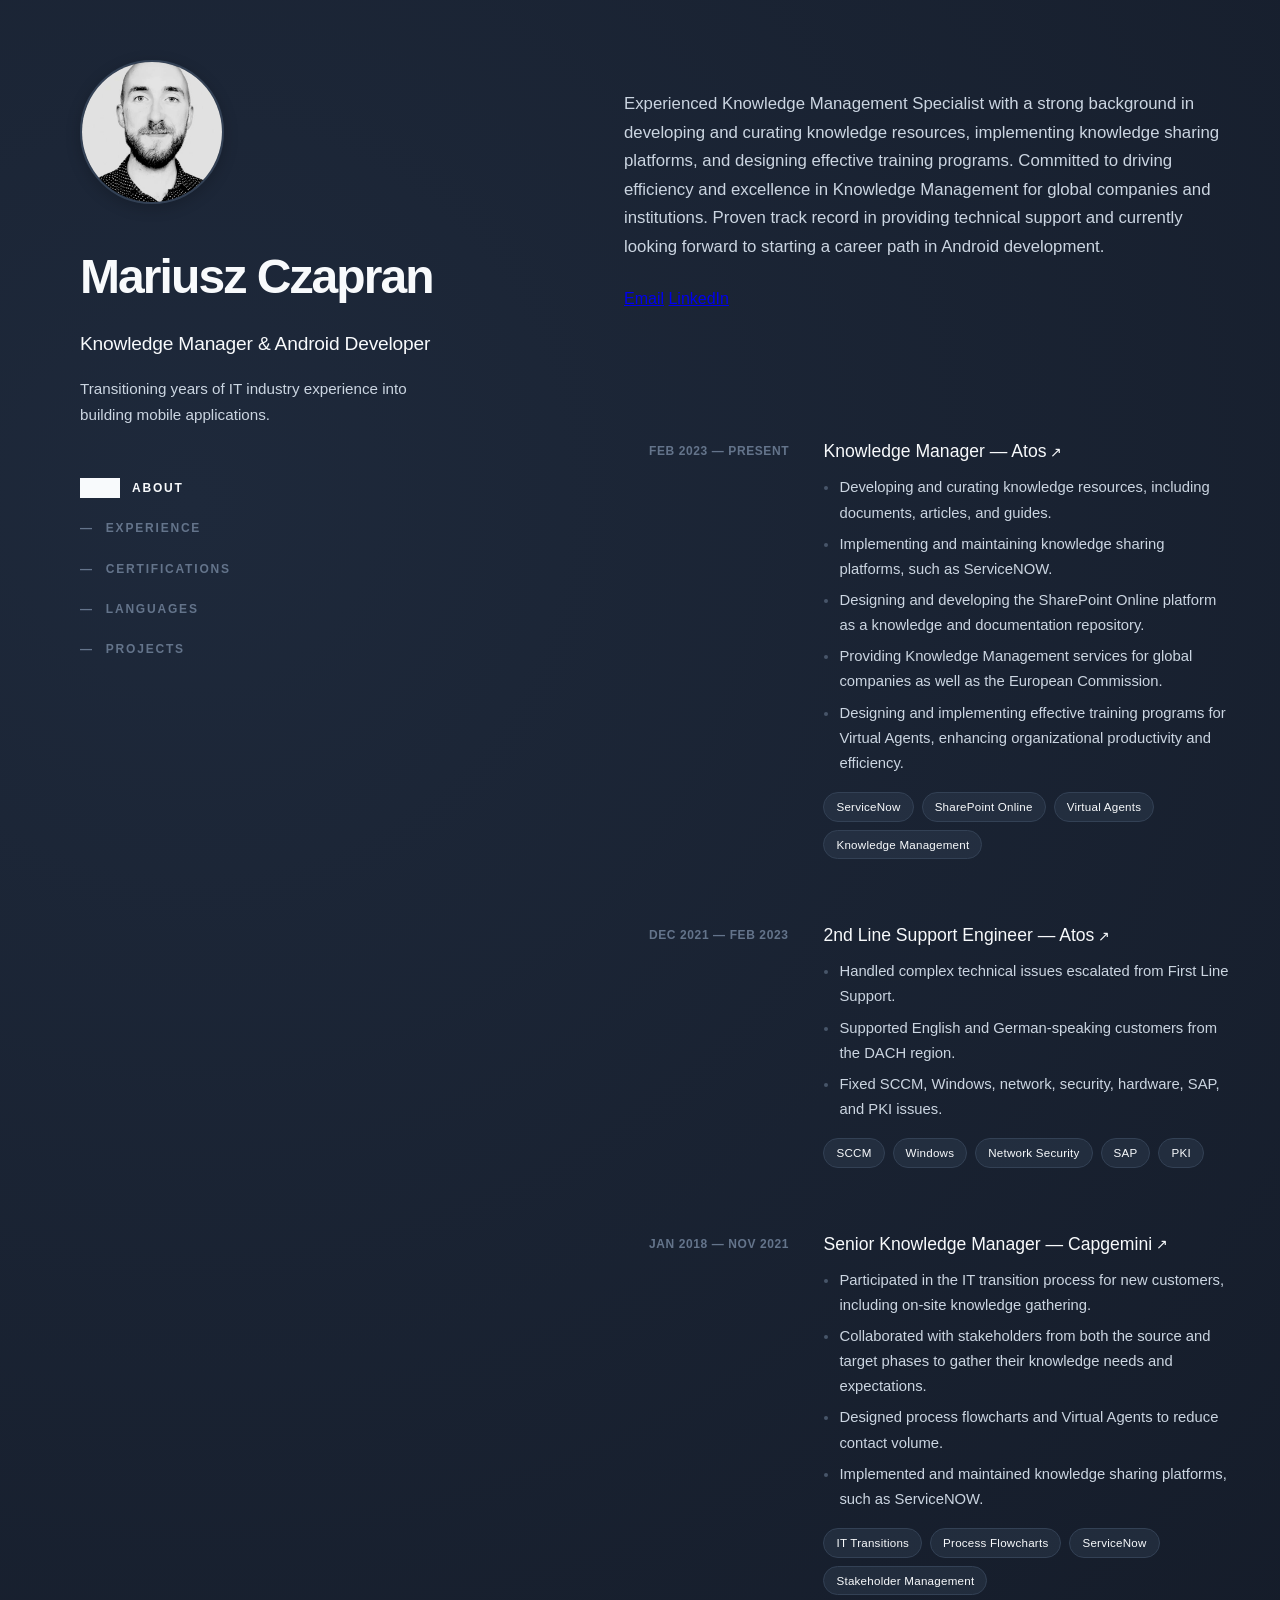
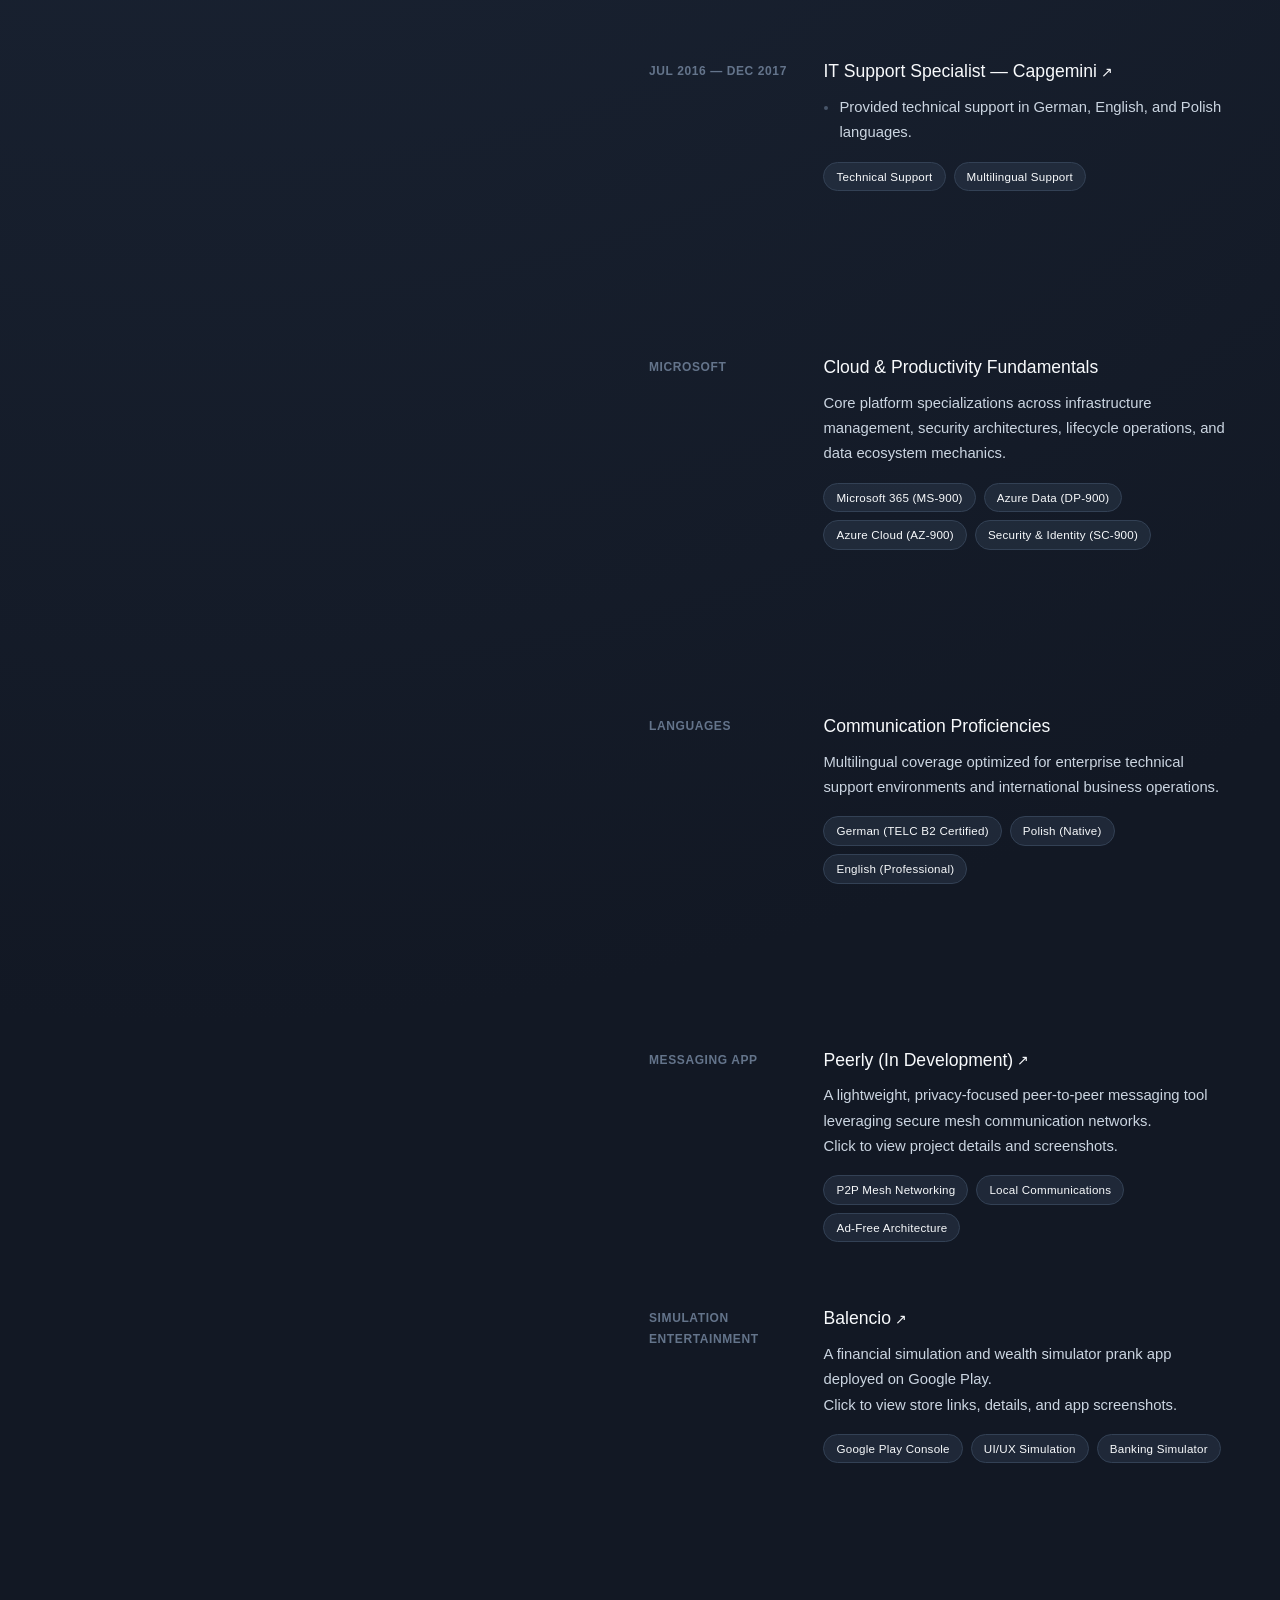
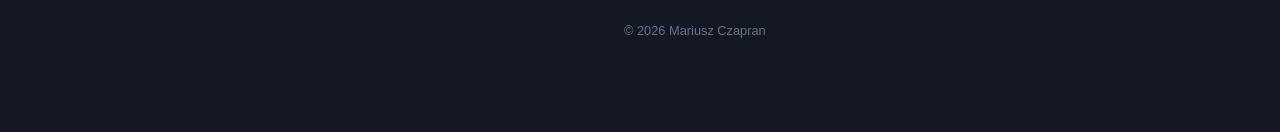
==== commit b88e7790: "Update index.html" ====
--- a/index.html
+++ b/index.html
@@ -3,212 +3,219 @@
 <head>
     <meta charset="UTF-8">
     <meta name="viewport" content="width=device-width, initial-scale=1.0">
-    <title>Mariusz Czapran — Portfolio</title>
+    <title>Mariusz Czapran — Knowledge Manager & Android Developer</title>
     <link rel="stylesheet" href="style.css">
 </head>
-
+<body>
+    <div class="container">
+        <!-- LEFT COLUMN: Fixed Header & Navigation -->
+        <header class="left-column">
+            <div class="header-main-content">
+                <!-- Profile Photo Container -->
+                <div class="profile-photo-container">
+                    <img src="profile.jpg" alt="Mariusz Czapran" class="profile-photo">
+                </div>
+
+                <h1 class="name">Mariusz Czapran</h1>
+                <h2 class="title">Knowledge Manager & Android Developer</h2>
+                <p class="tagline">Transitioning years of IT industry experience into building mobile applications.</p>
+                
+                <!-- Expanded Navigation Links -->
+                <nav class="nav-links">
+                    <a href="#about" class="active"><span>—</span> ABOUT</a>
+                    <a href="#experience"><span>—</span> EXPERIENCE</a>
+                    <a href="#certificates"><span>—</span> CERTIFICATIONS</a>
+                    <a href="#languages"><span>—</span> LANGUAGES</a>
+                    <a href="#projects"><span>—</span> PROJECTS</a>
+                </nav>
+            </div>
+        </header>
+
+        <!-- RIGHT COLUMN: Scrollable Content -->
+        <main class="right-column">
+            
+            <!-- ABOUT SECTION -->
+            <section id="about" class="content-section">
+                <p>
+                    Experienced Knowledge Management Specialist with a strong background in developing and curating knowledge resources, implementing knowledge sharing platforms, and designing effective training programs. Committed to driving efficiency and excellence in Knowledge Management for global companies and institutions. Proven track record in providing technical support and currently looking forward to starting a career path in Android development.
+                </p>
+                <div class="about-socials">
+                    <a href="mailto:marius.czapran@gmail.com">Email</a>
+                    <a href="https://www.linkedin.com/in/mariusz-czapran-a88204319/" target="_blank">LinkedIn</a>
+                </div>
+            </section>
+
+            <!-- EXPERIENCE SECTION -->
+            <section id="experience" class="content-section">
+                <!-- Atos - KM -->
+                <div class="card">
+                    <div class="card-date">Feb 2023 — Present</div>
+                    <div class="card-content">
+                        <h3>Knowledge Manager — Atos <span>↗</span></h3>
+                        <ul class="role-bullets">
+                            <li>Developing and curating knowledge resources, including documents, articles, and guides.</li>
+                            <li>Implementing and maintaining knowledge sharing platforms, such as ServiceNOW.</li>
+                            <li>Designing and developing the SharePoint Online platform as a knowledge and documentation repository.</li>
+                            <li>Providing Knowledge Management services for global companies as well as the European Commission.</li>
+                            <li>Designing and implementing effective training programs for Virtual Agents, enhancing organizational productivity and efficiency.</li>
+                        </ul>
+                        <div class="tags">
+                            <span>ServiceNow</span>
+                            <span>SharePoint Online</span>
+                            <span>Virtual Agents</span>
+                            <span>Knowledge Management</span>
+                        </div>
+                    </div>
+                </div>
+
+                <!-- Atos - 2nd Line -->
+                <div class="card">
+                    <div class="card-date">Dec 2021 — Feb 2023</div>
+                    <div class="card-content">
+                        <h3>2nd Line Support Engineer — Atos <span>↗</span></h3>
+                        <ul class="role-bullets">
+                            <li>Handled complex technical issues escalated from First Line Support.</li>
+                            <li>Supported English and German-speaking customers from the DACH region.</li>
+                            <li>Fixed SCCM, Windows, network, security, hardware, SAP, and PKI issues.</li>
+                        </ul>
+                        <div class="tags">
+                            <span>SCCM</span>
+                            <span>Windows</span>
+                            <span>Network Security</span>
+                            <span>SAP</span>
+                            <span>PKI</span>
+                        </div>
+                    </div>
+                </div>
+
+                <!-- Capgemini - Senior KM -->
+                <div class="card">
+                    <div class="card-date">Jan 2018 — Nov 2021</div>
+                    <div class="card-content">
+                        <h3>Senior Knowledge Manager — Capgemini <span>↗</span></h3>
+                        <ul class="role-bullets">
+                            <li>Participated in the IT transition process for new customers, including on-site knowledge gathering.</li>
+                            <li>Collaborated with stakeholders from both the source and target phases to gather their knowledge needs and expectations.</li>
+                            <li>Designed process flowcharts and Virtual Agents to reduce contact volume.</li>
+                            <li>Implemented and maintained knowledge sharing platforms, such as ServiceNOW.</li>
+                        </ul>
+                        <div class="tags">
+                            <span>IT Transitions</span>
+                            <span>Process Flowcharts</span>
+                            <span>ServiceNow</span>
+                            <span>Stakeholder Management</span>
+                        </div>
+                    </div>
+                </div>
+
+                <!-- Capgemini - Support -->
+                <div class="card">
+                    <div class="card-date">Jul 2016 — Dec 2017</div>
+                    <div class="card-content">
+                        <h3>IT Support Specialist — Capgemini <span>↗</span></h3>
+                        <ul class="role-bullets">
+                            <li>Provided technical support in German, English, and Polish languages.</li>
+                        </ul>
+                        <div class="tags">
+                            <span>Technical Support</span>
+                            <span>Multilingual Support</span>
+                        </div>
+                    </div>
+                </div>
+            </section>
+
+            <!-- CERTIFICATIONS SECTION -->
+            <section id="certificates" class="content-section">
+                <div class="card unclickable">
+                    <div class="card-date">Microsoft</div>
+                    <div class="card-content">
+                        <h3>Cloud & Productivity Fundamentals</h3>
+                        <p>Core platform specializations across infrastructure management, security architectures, lifecycle operations, and data ecosystem mechanics.</p>
+                        <div class="tags">
+                            <span>Microsoft 365 (MS-900)</span>
+                            <span>Azure Data (DP-900)</span>
+                            <span>Azure Cloud (AZ-900)</span>
+                            <span>Security & Identity (SC-900)</span>
+                        </div>
+                    </div>
+                </div>
+            </section>
+
+            <!-- LANGUAGES SECTION -->
+            <section id="languages" class="content-section">
+                <div class="card unclickable">
+                    <div class="card-date">Languages</div>
+                    <div class="card-content">
+                        <h3>Communication Proficiencies</h3>
+                        <p>Multilingual coverage optimized for enterprise technical support environments and international business operations.</p>
+                        <div class="tags">
+                            <span>German (TELC B2 Certified)</span>
+                            <span>Polish (Native)</span>
+                            <span>English (Professional)</span>
+                        </div>
+                    </div>
+                </div>
+            </section>
+
+            <!-- PROJECTS SECTION -->
+            <section id="projects" class="content-section">
+                <!-- Peerly -->
+                <div class="card" onclick="window.location.href='peerly.html'">
+                    <div class="card-date">Messaging App</div>
+                    <div class="card-content">
+                        <h3>Peerly (In Development) <span>↗</span></h3>
+                        <p>A lightweight, privacy-focused peer-to-peer messaging tool leveraging secure mesh communication networks. <br>Click to view project details and screenshots.</p>
+                        <div class="tags">
+                            <span>P2P Mesh Networking</span>
+                            <span>Local Communications</span>
+                            <span>Ad-Free Architecture</span>
+                        </div>
+                    </div>
+                </div>
+
+                <!-- Balencio -->
+                <div class="card" onclick="window.location.href='balencio.html'">
+                    <div class="card-date">Simulation Entertainment</div>
+                    <div class="card-content">
+                        <h3>Balencio <span>↗</span></h3>
+                        <p>A financial simulation and wealth simulator prank app deployed on Google Play. <br>Click to view store links, details, and app screenshots.</p>
+                        <div class="tags">
+                            <span>Google Play Console</span>
+                            <span>UI/UX Simulation</span>
+                            <span>Banking Simulator</span>
+                        </div>
+                    </div>
+                </div>
+            </section>
+
+            <!-- FOOTER -->
+            <footer class="site-footer">
+                <p>© 2026 Mariusz Czapran</p>
+            </footer>
+        </main>
+    </div>
+
+    <!-- Active Section Tracking Script -->
+    <script>
+        const sections = document.querySelectorAll('.content-section');
+        const navLinks = document.querySelectorAll('.nav-links a');
+
+        window.addEventListener('scroll', () => {
+            let current = '';
+            sections.forEach(section => {
+                const sectionTop = section.offsetTop;
+                if (pageYOffset >= sectionTop - 180) {
+                    current = section.getAttribute('id');
+                }
+            });
+
+            navLinks.forEach(link => {
+                link.classList.remove('active');
+                if (link.getAttribute('href') === `#${current}`) {
+                    link.classList.add('active');
+                }
+            });
+        });
+    </script>
+</body>
 </html>
-<div class="container">
-    <!-- LEFT COLUMN: Fixed Header & Navigation -->
-    <header class="left-column">
-        <div class="header-main-content">
-            <!-- Profile Photo Container -->
-            <div class="profile-photo-container">
-                <img src="profile.jpg" alt="Mariusz Czapran" class="profile-photo">
-            </div>
-
-            <h1 class="name">Mariusz Czapran</h1>
-            <h2 class="title">Knowledge Manager & Android Developer</h2>
-            <p class="tagline">Transitioning years of IT industry experience into building mobile applications.</p>
-            
-            <!-- Expanded Navigation Links -->
-            <nav class="nav-links">
-                <a href="#about" class="active"><span>—</span> ABOUT</a>
-                <a href="#experience"><span>—</span> EXPERIENCE</a>
-                <a href="#certificates"><span>—</span> CERTIFICATIONS</a>
-                <a href="#languages"><span>—</span> LANGUAGES</a>
-                <a href="#projects"><span>—</span> PROJECTS</a>
-            </nav>
-        </div>
-
-        <!-- Separated Social Footer Links -->
-        <div class="socials-wrapper">
-            <div class="socials-divider"></div>
-            <div class="socials">
-                <a href="mailto:marius.czapran@gmail.com" class="social-btn email-btn">
-                    <span>✉</span> Email
-                </a>
-                <a href="https://www.linkedin.com/in/mariusz-czapran-a88204319/" target="_blank" class="social-btn linkedin-btn">
-                    <span>💼</span> LinkedIn
-                </a>
-            </div>
-        </div>
-    </header>
-
-    <!-- RIGHT COLUMN: Scrollable Content -->
-    <main class="right-column">
-        
-        <!-- ABOUT SECTION -->
-        <section id="about" class="content-section">
-            <p>
-                Experienced Knowledge Management Specialist with a strong background in developing and curating knowledge resources, implementing knowledge sharing platforms, and designing effective training programs. Committed to driving efficiency and excellence in Knowledge Management for global companies and institutions. Proven track record in providing technical support and currently looking forward to starting a career path in Android development.
-            </p>
-        </section>
-
-        <!-- EXPERIENCE SECTION -->
-        <section id="experience" class="content-section">
-            <!-- Atos - KM -->
-            <div class="card">
-                <div class="card-date">Feb 2023 — Present</div>
-                <div class="card-content">
-                    <h3>Knowledge Manager — Atos <span>↗</span></h3>
-                    <ul class="role-bullets">
-                        <li>Developing and curating knowledge resources, including documents, articles, and guides.</li>
-                        <li>Implementing and maintaining knowledge sharing platforms, such as ServiceNOW.</li>
-                        <li>Designing and developing the SharePoint Online platform as a knowledge and documentation repository.</li>
-                        <li>Providing Knowledge Management services for global companies as well as the European Commission.</li>
-                        <li>Designing and implementing effective training programs for Virtual Agents, enhancing organizational productivity and efficiency.</li>
-                    </ul>
-                    <div class="tags">
-                        <span>ServiceNow</span>
-                        <span>SharePoint Online</span>
-                        <span>Virtual Agents</span>
-                        <span>Knowledge Management</span>
-                    </div>
-                </div>
-            </div>
-
-            <!-- Atos - 2nd Line -->
-            <div class="card">
-                <div class="card-date">Dec 2021 — Feb 2023</div>
-                <div class="card-content">
-                    <h3>2nd Line Support Engineer — Atos <span>↗</span></h3>
-                    <ul class="role-bullets">
-                        <li>Handled complex technical issues escalated from First Line Support.</li>
-                        <li>Supported English and German-speaking customers from the DACH region.</li>
-                        <li>Fixed SCCM, Windows, network, security, hardware, SAP, and PKI issues.</li>
-                    </ul>
-                    <div class="tags">
-                        <span>SCCM</span>
-                        <span>Windows</span>
-                        <span>Network Security</span>
-                        <span>SAP</span>
-                        <span>PKI</span>
-                    </div>
-                </div>
-            </div>
-
-            <!-- Capgemini - Senior KM -->
-            <div class="card">
-                <div class="card-date">Jan 2018 — Nov 2021</div>
-                <div class="card-content">
-                    <h3>Senior Knowledge Manager — Capgemini <span>↗</span></h3>
-                    <ul class="role-bullets">
-                        <li>Participated in the IT transition process for new customers, including on-site knowledge gathering.</li>
-                        <li>Collaborated with stakeholders from both the source and target phases to gather their knowledge needs and expectations.</li>
-                        <li>Designed process flowcharts and Virtual Agents to reduce contact volume.</li>
-                        <li>Implemented and maintained knowledge sharing platforms, such as ServiceNOW.</li>
-                    </ul>
-                    <div class="tags">
-                        <span>IT Transitions</span>
-                        <span>Process Flowcharts</span>
-                        <span>ServiceNow</span>
-                        <span>Stakeholder Management</span>
-                    </div>
-                </div>
-            </div>
-
-            <!-- Capgemini - Support -->
-            <div class="card">
-                <div class="card-date">Jul 2016 — Dec 2017</div>
-                <div class="card-content">
-                    <h3>IT Support Specialist — Capgemini <span>↗</span></h3>
-                    <ul class="role-bullets">
-                        <li>Provided technical support in German, English, and Polish languages.</li>
-                    </ul>
-                    <div class="tags">
-                        <span>Technical Support</span>
-                        <span>Multilingual Support</span>
-                    </div>
-                </div>
-            </div>
-        </section>
-
-        <!-- CERTIFICATIONS SECTION -->
-        <section id="certificates" class="content-section">
-            <div class="minimal-section-header">
-                <span class="header-line"></span>
-                <span class="header-text">CERTIFICATIONS</span>
-            </div>
-            <div class="credential-list-card">
-                <div class="credential-item">
-                    <p><strong>Microsoft 365 Certified:</strong> Fundamentals (MS-900)</p>
-                </div>
-                <div class="credential-item">
-                    <p><strong>Microsoft Certified:</strong> Azure Data Fundamentals (DP-900)</p>
-                </div>
-                <div class="credential-item">
-                    <p><strong>Microsoft Certified:</strong> Azure Fundamentals (AZ-900)</p>
-                </div>
-                <div class="credential-item">
-                    <p><strong>Microsoft Certified:</strong> Security, Compliance, & Identity Fundamentals (SC-900)</p>
-                </div>
-            </div>
-        </section>
-
-        <!-- LANGUAGES SECTION -->
-        <section id="languages" class="content-section">
-            <div class="minimal-section-header">
-                <span class="header-line"></span>
-                <span class="header-text">LANGUAGES</span>
-            </div>
-            <div class="credential-list-card horizontal-grid">
-                <div class="credential-item">
-                    <p><strong>German:</strong> TELC B2 Certified</p>
-                </div>
-                <div class="credential-item">
-                    <p><strong>Polish:</strong> Native Speaker</p>
-                </div>
-                <div class="credential-item">
-                    <p><strong>English:</strong> Professional Working Proficiency</p>
-                </div>
-            </div>
-        </section>
-
-        <!-- PROJECTS SECTION -->
-        <section id="projects" class="content-section">
-            <!-- Peerly -->
-            <div class="card" onclick="window.location.href='peerly.html'">
-                <div class="card-date">Messaging App</div>
-                <div class="card-content">
-                    <h3>Peerly (In Development) <span>↗</span></h3>
-                    <p>A lightweight, privacy-focused peer-to-peer messaging tool leveraging secure mesh communication networks. <br>Click to view project details and screenshots.</p>
-                    <div class="tags">
-                        <span>P2P Mesh Networking</span>
-                        <span>Local Communications</span>
-                        <span>Ad-Free Architecture</span>
-                    </div>
-                </div>
-            </div>
-
-            <!-- Balencio -->
-            <div class="card" onclick="window.location.href='balencio.html'">
-                <div class="card-date">Simulation Entertainment</div>
-                <div class="card-content">
-                    <h3>Balencio <span>↗</span></h3>
-                    <p>A financial simulation and wealth simulator prank app deployed on Google Play. <br>Click to view store links, details, and app screenshots.</p>
-                    <div class="tags">
-                        <span>Google Play Console</span>
-                        <span>UI/UX Simulation</span>
-                        <span>Banking Simulator</span>
-                    </div>
-                </div>
-            </div>
-        </section>
-
-        <!-- FOOTER -->
-        <footer class="site-footer">
-            <p>© 2026 Mariusz Czapran</p>
-        </footer>
-    </main>
-</div>
--- a/style.css
+++ b/style.css
@@ -69,18 +69,28 @@
 }
 
 /* ==========================================================================
-   4. LEFT COLUMN (STICKY HEADER & NAVIGATION)
+   4. LEFT COLUMN (STICKY HEADER & SPACING REFINEMENTS)
    ========================================================================== */
 .left-column {
     position: sticky;
     top: 0;
     height: 100vh;
-    padding: 90px 0;
+    padding: 60px 0; /* Slightly reduced top padding to shift contents up safely */
     display: flex;
     flex-direction: column;
     justify-content: space-between;
 }
 
+/* Reduces huge vertical gaps between text elements in the sidebar */
+.header-main-content .name {
+    margin-top: 1rem;
+}
+
+.header-main-content .nav-links {
+    margin-top: 50px; /* Reduced from 80px to shift menu up */
+}
+
+/* Rest of Section 4 remains exactly as you had it... */
 .name {
     font-size: 3rem;
     font-weight: 700;
@@ -103,12 +113,10 @@
     color: var(--text-secondary);
 }
 
-/* Hover-Lines Navigation System */
 .nav-links {
     display: flex;
     flex-direction: column;
     gap: 20px;
-    margin-top: 80px;
 }
 
 .nav-links a {
@@ -143,18 +151,44 @@
     transform: translateX(4px);
 }
 
-/* Footer Social Connections */
-.socials a {
-    color: var(--text-muted);
+.socials-wrapper {
+    margin-top: auto;
+    padding-top: 1rem;
+}
+
+.socials-divider {
+    height: 1px;
+    background: linear-gradient(to right, var(--border-color) 0%, rgba(51, 65, 85, 0.1) 90%);
+    margin-bottom: 1.5rem;
+    width: 100%;
+}
+
+.socials {
+    display: flex;
+    gap: 12px;
+}
+
+.social-btn {
     text-decoration: none;
-    margin-right: 24px;
     font-size: 0.85rem;
-    font-weight: 500;
-    transition: color 0.2s ease;
-}
-
-.socials a:hover {
-    color: var(--text-primary);
+    font-weight: 600;
+    letter-spacing: 0.02em;
+    padding: 8px 16px;
+    border-radius: 6px;
+    background-color: rgba(30, 37, 51, 0.6);
+    border: 1px solid var(--border-color);
+    color: var(--text-secondary);
+    display: flex;
+    align-items: center;
+    gap: 8px;
+    transition: all 0.2s ease;
+}
+
+.social-btn:hover {
+    color: var(--text-primary);
+    background-color: var(--card-hover);
+    border-color: var(--border-hover);
+    transform: translateY(-2px);
 }
 
 /* ==========================================================================
@@ -323,72 +357,89 @@
     }
 }
 /* ==========================================================================
-   8. CONTAINER ACCENTS FOR CERTIFICATES & LANGUAGES (RIGHT COLUMN)
-   ========================================================================== */
-.section-heading {
+   8. MINIMAL DESIGN CREDENTIAL LISTS (RIGHT COLUMN)
+   ========================================================================== */
+.minimal-section-header {
+    display: flex;
+    align-items: center;
+    gap: 16px;
+    margin-bottom: 1.5rem;
+    padding-left: 24px;
+}
+
+.header-line {
+    width: 24px;
+    height: 1px;
+    background-color: var(--text-muted);
+    opacity: 0.4;
+}
+
+.header-text {
     font-size: 0.75rem;
     font-weight: 700;
     letter-spacing: 0.15em;
-    text-transform: uppercase;
-    color: var(--text-primary);
-    margin-bottom: 1.5rem;
-    padding-left: 24px; /* Matches the grid padding alignment of your experience cards */
-    opacity: 0.6;
+    color: var(--text-muted);
+    transition: color 0.3s ease;
+}
+
+/* Triggers a subtle visual highlight when a section comes into viewport focus */
+.content-section:hover .header-text {
+    color: var(--text-primary);
 }
 
 .credential-list-card {
-    background-color: rgba(30, 37, 51, 0.3); /* Soft translucent framing background */
-    border: 1px solid var(--border-color);
-    border-radius: 8px;
-    padding: 24px;
+    background-color: transparent; /* Stripped container back to flush slate background */
+    padding: 12px 24px;
     display: flex;
     flex-direction: column;
-    gap: 16px;
-    margin-bottom: 12px;
-}
-
-.credential-item {
-    display: flex;
-    align-items: center;
-    gap: 16px;
-}
-
-.credential-icon {
-    font-size: 1.25rem;
-    display: inline-flex;
-    align-items: center;
-    justify-content: center;
-    width: 32px;
-    height: 32px;
-    background-color: rgba(51, 65, 85, 0.4);
-    border-radius: 6px;
-    border: 1px solid var(--border-color);
+    gap: 12px;
+    margin-bottom: 40px;
 }
 
 .credential-item p {
     font-size: 0.95rem;
     color: var(--text-secondary);
+    position: relative;
+    padding-left: 16px;
+}
+
+/* Minimal custom monospace list-dot replacing bulky icons */
+.credential-item p::before {
+    content: "·";
+    position: absolute;
+    left: 0;
+    color: var(--text-muted);
+    font-weight: bold;
 }
 
 .credential-item p strong {
     color: var(--text-primary);
-    font-weight: 600;
-}
-
-/* Horizontal display specific to the languages block */
+    font-weight: 500;
+}
+
 .horizontal-grid {
     display: grid;
     grid-template-columns: repeat(3, 1fr);
-    gap: 20px;
-}
-
-/* Responsive optimization for mobile interfaces */
+    gap: 24px;
+}
+
 @media (max-width: 900px) {
-    .section-heading {
+    .left-column {
+        height: auto;
+        padding: 40px 0 20px 0;
+    }
+    .minimal-section-header {
         padding-left: 0;
         margin-top: 2rem;
     }
-    
+    .credential-list-card {
+        padding: 0;
+    }
+    .horizontal-grid {
+        grid-template-columns: 1fr;
+        gap: 12px;
+    }
+}
     .horizontal-grid {
         grid-template-columns: 1fr;
         gap: 16px;
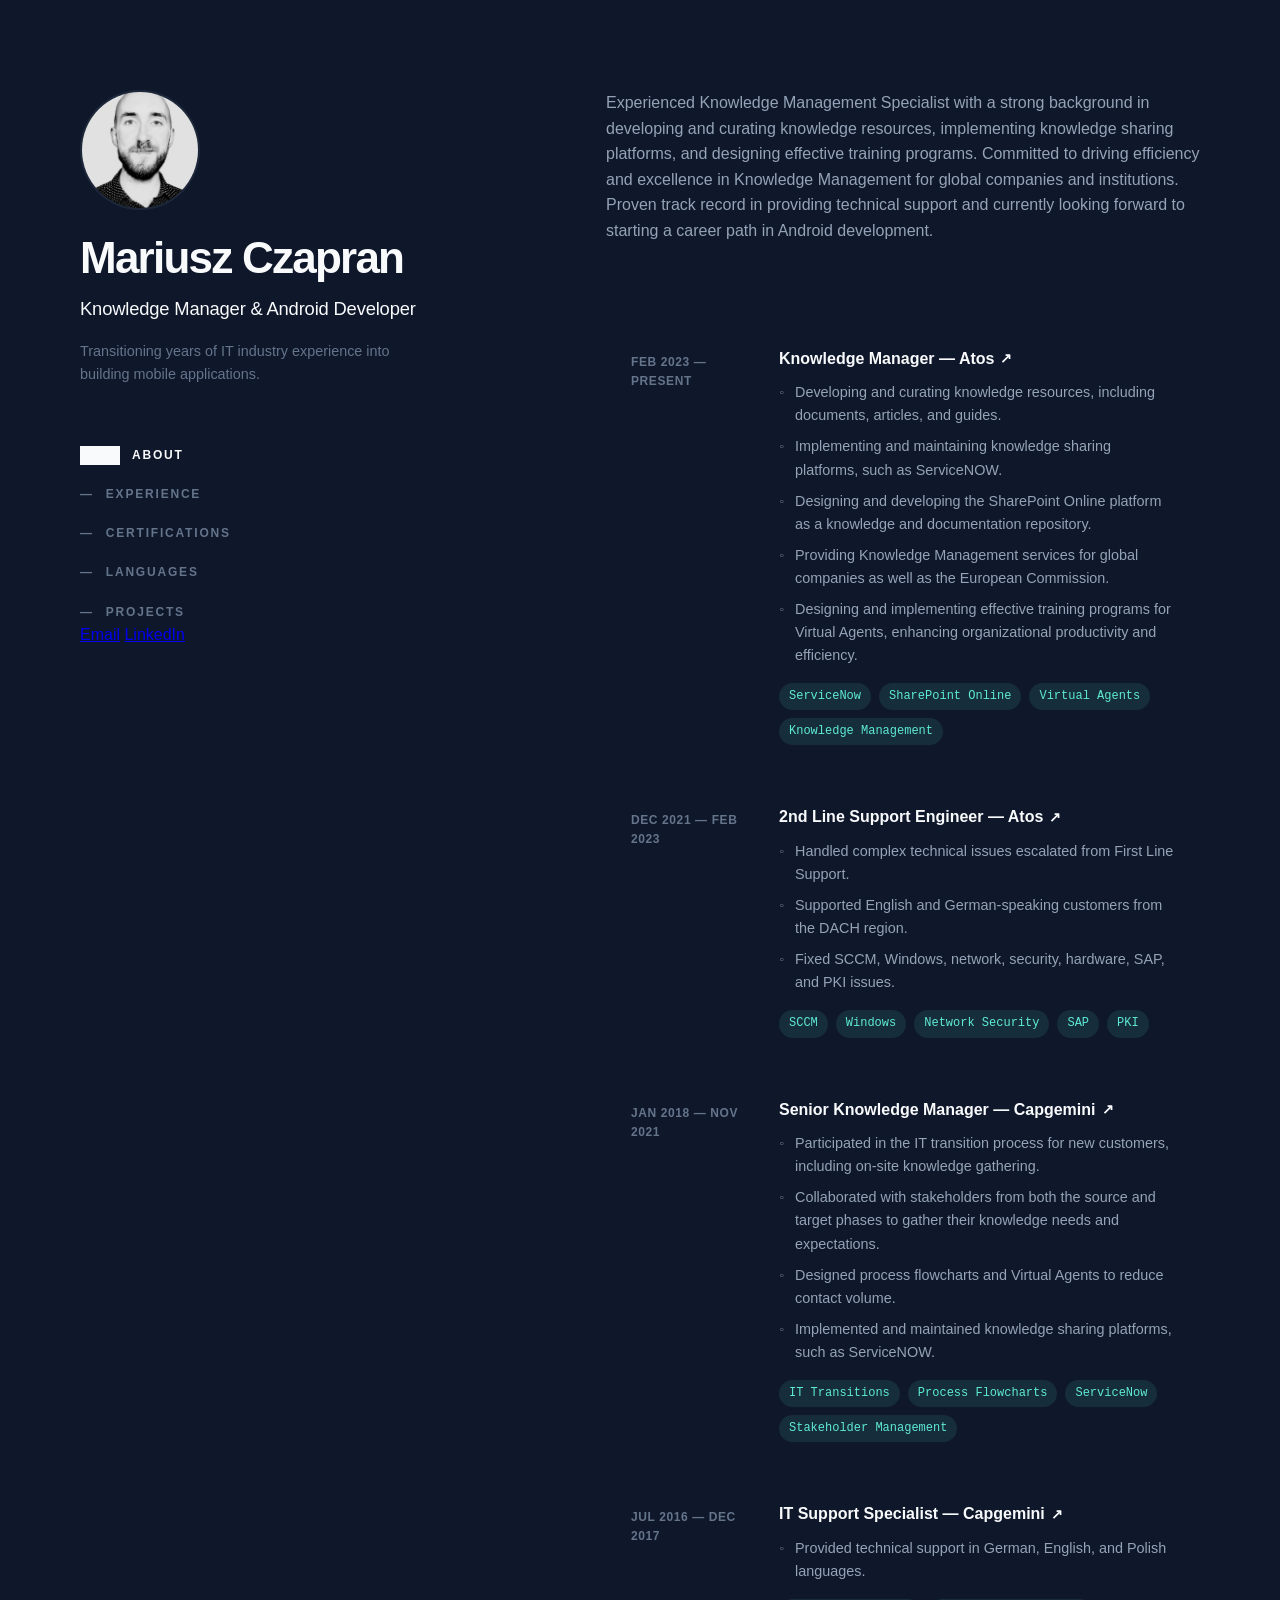
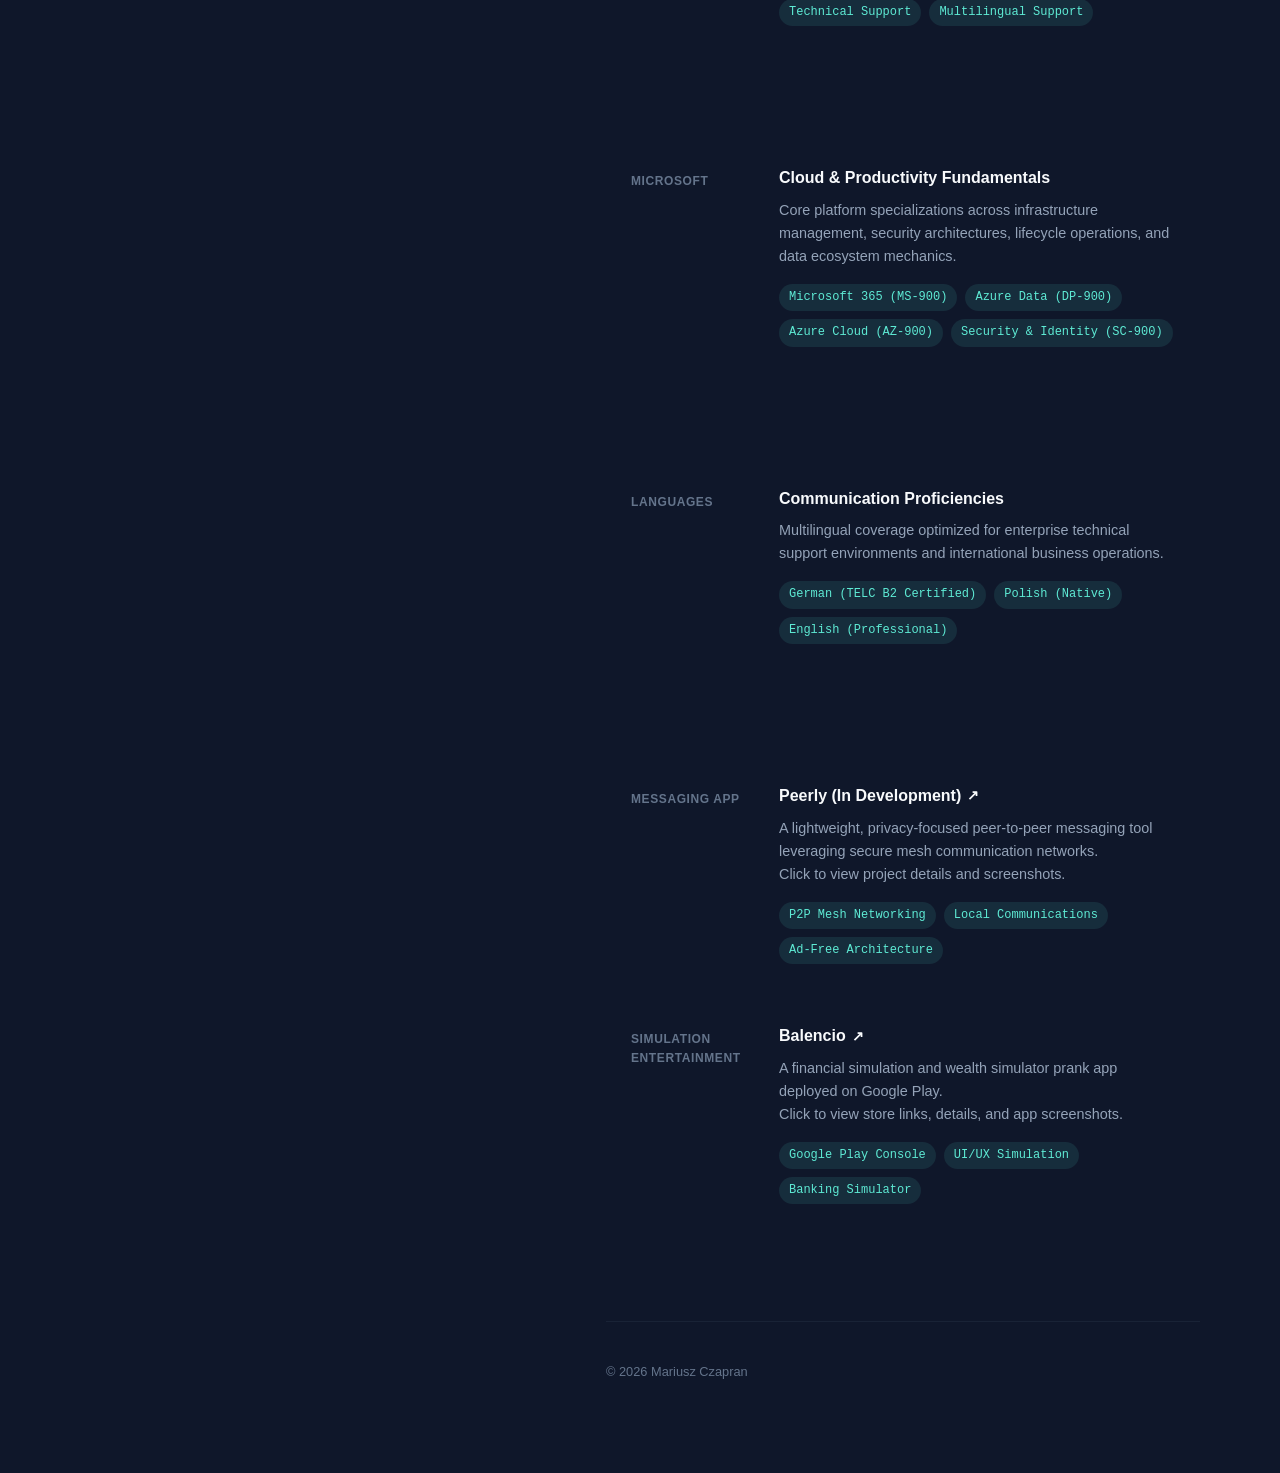
==== commit 3d0caaf1: "Update index.html" ====
--- a/index.html
+++ b/index.html
@@ -28,6 +28,12 @@
                     <a href="#languages"><span>—</span> LANGUAGES</a>
                     <a href="#projects"><span>—</span> PROJECTS</a>
                 </nav>
+
+                <!-- TEXT-ONLY SOCIALS (Moved to Left Side) -->
+                <div class="sidebar-socials">
+                    <a href="mailto:marius.czapran@gmail.com">Email</a>
+                    <a href="https://www.linkedin.com/in/mariusz-czapran-a88204319/" target="_blank">LinkedIn</a>
+                </div>
             </div>
         </header>
 
@@ -39,10 +45,6 @@
                 <p>
                     Experienced Knowledge Management Specialist with a strong background in developing and curating knowledge resources, implementing knowledge sharing platforms, and designing effective training programs. Committed to driving efficiency and excellence in Knowledge Management for global companies and institutions. Proven track record in providing technical support and currently looking forward to starting a career path in Android development.
                 </p>
-                <div class="about-socials">
-                    <a href="mailto:marius.czapran@gmail.com">Email</a>
-                    <a href="https://www.linkedin.com/in/mariusz-czapran-a88204319/" target="_blank">LinkedIn</a>
-                </div>
             </section>
 
             <!-- EXPERIENCE SECTION -->
--- a/style.css
+++ b/style.css
@@ -1,116 +1,103 @@
 /* ==========================================================================
-   1. BASE RESET & ELEGANT SLATE DESIGN TOKENS
+   1. DESIGN SYSTEM VARIABLES & RESET
    ========================================================================== */
 :root {
-    --bg-color: #121824;       /* Soft, deep charcoal midnight slate */
-    --card-bg: #1e2533;        /* Slightly lighter slate for structural containers */
-    --card-hover: #262f42;     /* Medium polished slate for interactive focus */
-    --text-primary: #f8fafc;   /* Soft warm white for high-readability headers */
-    --text-secondary: #cbd5e1; /* Elegant light silver-gray for body prose */
-    --text-muted: #64748b;     /* Balanced muted gray for structural dates/subtext */
-    --border-color: #334155;   /* Crisp, subtle dividing gray */
-    --border-hover: #475569;   /* Defined accent boundary gray on focus */
+    --bg-color: #0f172a;          /* Deep slate background */
+    --text-primary: #f8fafc;      /* Crisp white/light gray headings */
+    --text-secondary: #94a3b8;    /* Soft gray body text */
+    --text-muted: #64748b;        /* Low-contrast nav/metadata text */
+    --accent-color: #5eead4;      /* Modern teal spotlight color */
+    --card-hover: rgba(30, 41, 59, 0.4); 
+    --border-color: rgba(51, 65, 85, 0.3);
+    --border-hover: rgba(148, 163, 184, 0.2);
 }
 
 * {
-    box-sizing: border-box;
     margin: 0;
     padding: 0;
+    box-sizing: border-box;
 }
 
 html {
     scroll-behavior: smooth;
-    font-family: -apple-system, BlinkMacSystemFont, "Inter", "Segoe UI", sans-serif;
+}
+
+body {
     background-color: var(--bg-color);
     color: var(--text-secondary);
-}
-
-body {
-    line-height: 1.7;
-    background: radial-gradient(circle at 15% 15%, #1e293b 0%, #121824 70%); /* Ambient gradient glow */
-}
-
-/* ==========================================================================
-   2. MASTER GRID LAYOUT
+    font-family: -apple-system, BlinkMacSystemFont, "Segoe UI", Roboto, Helvetica, Arial, sans-serif;
+    line-height: 1.6;
+    -webkit-font-smoothing: antialiased;
+    -moz-osx-font-smoothing: grayscale;
+}
+
+/* ==========================================================================
+   2. CORE LAYOUT GRID
    ========================================================================== */
 .container {
     max-width: 1200px;
     margin: 0 auto;
     padding: 0 40px;
-    display: grid;
-    grid-template-columns: 45% 55%;
+    display: flex;
     gap: 40px;
 }
 
 /* ==========================================================================
-   3. PROFILE PHOTO STYLING (CENTERED & ENLARGED)
-   ========================================================================== */
-.profile-photo-container {
-    display: block;
-    margin-left: 0 !important;   /* Force left alignment */
-    margin-right: auto !important;
-    margin-bottom: 2rem !important;
-    width: 9rem !important;      /* Dramatically scales up the photo container */
-    height: 9rem !important;     /* Keeps it a perfect square ratio */
-}
-
-.profile-photo {
-    width: 100% !important;
-    height: 100% !important;
-    object-fit: cover !important;
-    border-radius: 50% !important; 
-    border: 2px solid var(--border-color) !important;
-    box-shadow: 0 4px 15px rgba(0, 0, 0, 0.2) !important;
-    transition: border-color 0.3s ease;
-}
-
-.profile-photo:hover {
-    border-color: var(--text-primary) !important;
-}
-
-/* ==========================================================================
-   4. LEFT COLUMN (STICKY HEADER & SPACING REFINEMENTS)
+   3. LEFT COLUMN (MINIMAL STICKY HEADER)
    ========================================================================== */
 .left-column {
     position: sticky;
     top: 0;
+    width: 45%;
     height: 100vh;
-    padding: 60px 0; /* Slightly reduced top padding to shift contents up safely */
+    padding: 90px 0;
     display: flex;
     flex-direction: column;
-    justify-content: space-between;
-}
-
-/* Reduces huge vertical gaps between text elements in the sidebar */
-.header-main-content .name {
-    margin-top: 1rem;
-}
-
-.header-main-content .nav-links {
-    margin-top: 50px; /* Reduced from 80px to shift menu up */
-}
-
-/* Rest of Section 4 remains exactly as you had it... */
+    justify-content: flex-start;
+}
+
+.profile-photo-container {
+    width: 120px;
+    height: 120px;
+    border-radius: 50%;
+    overflow: hidden;
+    border: 2px solid var(--border-color);
+    margin-bottom: 24px;
+    background-color: var(--card-hover);
+}
+
+.profile-photo {
+    width: 100%;
+    height: 100%;
+    object-fit: cover;
+}
+
 .name {
-    font-size: 3rem;
+    font-size: 2.75rem;
     font-weight: 700;
     color: var(--text-primary);
     letter-spacing: -0.04em;
+    line-height: 1.1;
 }
 
 .title {
-    font-size: 1.2rem;
-    color: var(--text-primary);
-    margin-top: 10px;
+    font-size: 1.15rem;
+    color: var(--text-primary);
+    margin-top: 12px;
     font-weight: 500;
     letter-spacing: -0.01em;
 }
 
 .tagline {
     margin-top: 16px;
-    max-width: 340px;
-    font-size: 0.95rem;
-    color: var(--text-secondary);
+    max-width: 320px;
+    font-size: 0.9rem;
+    color: var(--text-muted);
+}
+
+/* Sidebar Component Navigation Links */
+.header-main-content .nav-links {
+    margin-top: 60px;
 }
 
 .nav-links {
@@ -143,115 +130,99 @@
 .nav-links a.active span {
     width: 40px;
     background-color: var(--text-primary);
-    padding-left: 20px;
 }
 
 .nav-links a:hover span {
-    color: var(--text-primary);
     transform: translateX(4px);
 }
 
-.socials-wrapper {
-    margin-top: auto;
-    padding-top: 1rem;
-}
-
-.socials-divider {
-    height: 1px;
-    background: linear-gradient(to right, var(--border-color) 0%, rgba(51, 65, 85, 0.1) 90%);
-    margin-bottom: 1.5rem;
-    width: 100%;
-}
-
-.socials {
-    display: flex;
-    gap: 12px;
-}
-
-.social-btn {
+/* ==========================================================================
+   4. RIGHT COLUMN (SCROLLABLE STRUCTURAL CONTENT)
+   ========================================================================== */
+.right-column {
+    width: 55%;
+    padding: 90px 0;
+    display: flex;
+    flex-direction: column;
+    gap: 80px; /* Clean breathing room between main content areas */
+}
+
+.content-section {
+    scroll-margin-top: 90px;
+}
+
+/* ==========================================================================
+   5. TEXT SOCIALS INTEGRATION (INSIDE ABOUT SECTION)
+   ========================================================================== */
+.about-socials {
+    margin-top: 24px;
+    display: flex;
+    gap: 24px;
+}
+
+.about-socials a {
+    color: var(--text-muted);
     text-decoration: none;
     font-size: 0.85rem;
-    font-weight: 600;
-    letter-spacing: 0.02em;
-    padding: 8px 16px;
-    border-radius: 6px;
-    background-color: rgba(30, 37, 51, 0.6);
-    border: 1px solid var(--border-color);
-    color: var(--text-secondary);
-    display: flex;
-    align-items: center;
-    gap: 8px;
-    transition: all 0.2s ease;
-}
-
-.social-btn:hover {
-    color: var(--text-primary);
+    font-weight: 500;
+    position: relative;
+    transition: color 0.2s ease;
+}
+
+.about-socials a:hover {
+    color: var(--text-primary);
+}
+
+/* ==========================================================================
+   6. THE EXPERIENCE/CREDENTIAL GRID CARD COMPONENT
+   ========================================================================== */
+.card {
+    display: grid;
+    grid-template-columns: 1fr 3fr;
+    gap: 16px;
+    padding: 24px;
+    margin-bottom: 12px;
+    border-radius: 8px;
+    border: 1px solid transparent;
+    transition: all 0.25s cubic-bezier(0.4, 0, 0.2, 1);
+    cursor: pointer;
+}
+
+/* Hover Accent Overlay States */
+.card:hover {
     background-color: var(--card-hover);
     border-color: var(--border-hover);
-    transform: translateY(-2px);
-}
-
-/* ==========================================================================
-   5. RIGHT COLUMN (SCROLLABLE REVIEWS)
-   ========================================================================== */
-.right-column {
-    padding: 90px 0;
-    display: flex;
-    flex-direction: column;
-    gap: 100px;
-}
-
-.content-section strong {
-    color: var(--text-primary);
-    font-weight: 600;
-}
-
-#about p {
-    margin-bottom: 24px;
-    font-size: 1.05rem;
-}
-
-/* ==========================================================================
-   6. UNIFIED COMPONENT CARDS (EXPERIENCE & PROJECTS)
-   ========================================================================== */
-.card {
-    display: grid;
-    grid-template-columns: 28% 72%;
-    gap: 16px;
-    padding: 24px;
-    border-radius: 8px;
-    background-color: transparent;
-    transition: all 0.3s cubic-bezier(0.25, 0.46, 0.45, 0.94);
-    margin-bottom: 12px;
-    border: 1px solid transparent;
-    cursor: pointer;
-}
-
-.card:hover {
-    background-color: var(--card-bg);
-    border-color: var(--border-color);
-    transform: translateY(-3px);
-    box-shadow: 0 10px 25px -10px rgba(2, 6, 23, 0.4);
-}
-
+    box-shadow: 0 4px 20px rgba(2, 6, 23, 0.2);
+}
+
+/* Non-link variant modifiers (Certifications & Languages) */
+.card.unclickable {
+    cursor: default;
+}
+
+/* Card Typography */
 .card-date {
     font-size: 0.75rem;
     font-weight: 600;
     text-transform: uppercase;
     letter-spacing: 0.05em;
+    color: var(--text-muted);
     padding-top: 4px;
-    color: var(--text-muted);
 }
 
 .card-content h3 {
-    color: var(--text-primary);
-    font-size: 1.1rem;
-    font-weight: 500;
-    margin-bottom: 8px;
+    font-size: 1rem;
+    font-weight: 600;
+    color: var(--text-primary);
     display: flex;
     align-items: center;
-    gap: 4px;
+    gap: 6px;
+    line-height: 1.3;
     transition: color 0.2s ease;
+}
+
+.card:hover:not(.unclickable) h3 {
+    color: var(--accent-color);
 }
 
 .card-content h3 span {
@@ -259,189 +230,112 @@
     transition: transform 0.2s ease;
 }
 
-.card:hover .card-content h3 span {
-    transform: translate(3px, -3px);
+.card:hover h3 span {
+    transform: translate(2px, -2px);
 }
 
 .card-content p {
-    font-size: 0.925rem;
+    font-size: 0.9rem;
+    margin-top: 10px;
     color: var(--text-secondary);
-    margin-bottom: 16px;
-}
-
-/* Experience Block Lists */
+}
+
+/* Bulleted Role Formats */
 .role-bullets {
-    margin-bottom: 16px;
+    margin-top: 12px;
+    list-style-type: none;
+    display: flex;
+    flex-direction: column;
+    gap: 8px;
+}
+
+.role-bullets li {
+    font-size: 0.9rem;
+    color: var(--text-secondary);
+    position: relative;
     padding-left: 16px;
-    font-size: 0.925rem;
-    color: var(--text-secondary);
-}
-
-.role-bullets li {
-    margin-bottom: 6px;
-}
-
-.role-bullets li::marker {
-    color: var(--border-hover); 
-}
-
-/* Badge Layout Templates */
+}
+
+.role-bullets li::before {
+    content: "◦";
+    position: absolute;
+    left: 0;
+    color: var(--text-muted);
+}
+
+/* Pill Badge Architecture */
 .tags {
     display: flex;
     flex-wrap: wrap;
     gap: 8px;
+    margin-top: 16px;
 }
 
 .tags span {
-    background-color: rgba(51, 65, 85, 0.4); 
-    color: var(--text-primary);               
-    border: 1px solid var(--border-color);
-    font-size: 0.725rem;
+    font-family: ui-monospace, SFMono-Regular, Menlo, Monaco, Consolas, monospace;
+    font-size: 0.75rem;
     font-weight: 500;
-    padding: 4px 12px;
-    border-radius: 100px;
-    letter-spacing: 0.02em;
-    transition: border-color 0.2s ease;
-}
-
-.card:hover .tags span {
-    border-color: var(--border-hover); 
-}
-
+    color: var(--accent-color);
+    background-color: rgba(94, 234, 212, 0.1);
+    padding: 4px 10px;
+    border-radius: 9999px;
+}
+
+/* ==========================================================================
+   7. FOOTER DEFINITIONS
+   ========================================================================== */
 .site-footer {
+    margin-top: auto;
+    padding-top: 40px;
+    border-top: 1px solid var(--border-color);
+}
+
+.site-footer p {
     font-size: 0.8rem;
     color: var(--text-muted);
-    margin-top: 20px;
-}
-
-/* ==========================================================================
-   7. RESPONSIVE ADAPTIVE LAYER (MOBILE & TABLET)
+}
+
+/* ==========================================================================
+   8. RESPONSIVE OPTIMIZATION LAYOUTS
    ========================================================================== */
 @media (max-width: 900px) {
     .container {
-        grid-template-columns: 1fr;
+        flex-direction: column;
         padding: 0 24px;
-    }
-    
+        gap: 0;
+    }
+
     .left-column {
-        position: relative;
+        width: 100%;
         height: auto;
         padding: 60px 0 20px 0;
-    }
-    
-    .profile-photo-container {
-        width: 96px; /* Scaled cleanly for smaller viewports */
-        height: 96px;
-        margin-bottom: 16px;
-    }
-    
-    .nav-links {
-        display: none; 
-    }
-    
+        position: relative;
+        top: auto;
+    }
+
+    .header-main-content .nav-links {
+        display: none; /* Safely hides sticky desktop navigation paths on mobile views */
+    }
+
     .right-column {
-        padding: 20px 0 60px 0;
+        width: 100%;
+        padding: 40px 0;
         gap: 60px;
     }
-    
+
     .card {
         grid-template-columns: 1fr;
+        gap: 8px;
         padding: 16px 0;
     }
     
     .card:hover {
         background-color: transparent;
-        transform: none;
+        border-color: transparent;
         box-shadow: none;
-        border-color: transparent;
-    }
-}
-/* ==========================================================================
-   8. MINIMAL DESIGN CREDENTIAL LISTS (RIGHT COLUMN)
-   ========================================================================== */
-.minimal-section-header {
-    display: flex;
-    align-items: center;
-    gap: 16px;
-    margin-bottom: 1.5rem;
-    padding-left: 24px;
-}
-
-.header-line {
-    width: 24px;
-    height: 1px;
-    background-color: var(--text-muted);
-    opacity: 0.4;
-}
-
-.header-text {
-    font-size: 0.75rem;
-    font-weight: 700;
-    letter-spacing: 0.15em;
-    color: var(--text-muted);
-    transition: color 0.3s ease;
-}
-
-/* Triggers a subtle visual highlight when a section comes into viewport focus */
-.content-section:hover .header-text {
-    color: var(--text-primary);
-}
-
-.credential-list-card {
-    background-color: transparent; /* Stripped container back to flush slate background */
-    padding: 12px 24px;
-    display: flex;
-    flex-direction: column;
-    gap: 12px;
-    margin-bottom: 40px;
-}
-
-.credential-item p {
-    font-size: 0.95rem;
-    color: var(--text-secondary);
-    position: relative;
-    padding-left: 16px;
-}
-
-/* Minimal custom monospace list-dot replacing bulky icons */
-.credential-item p::before {
-    content: "·";
-    position: absolute;
-    left: 0;
-    color: var(--text-muted);
-    font-weight: bold;
-}
-
-.credential-item p strong {
-    color: var(--text-primary);
-    font-weight: 500;
-}
-
-.horizontal-grid {
-    display: grid;
-    grid-template-columns: repeat(3, 1fr);
-    gap: 24px;
-}
-
-@media (max-width: 900px) {
-    .left-column {
-        height: auto;
-        padding: 40px 0 20px 0;
-    }
-    .minimal-section-header {
-        padding-left: 0;
-        margin-top: 2rem;
-    }
-    .credential-list-card {
-        padding: 0;
-    }
-    .horizontal-grid {
-        grid-template-columns: 1fr;
-        gap: 12px;
-    }
-}
-    .horizontal-grid {
-        grid-template-columns: 1fr;
-        gap: 16px;
-    }
-}
+    }
+    
+    .tags {
+        margin-top: 12px;
+    }
+}
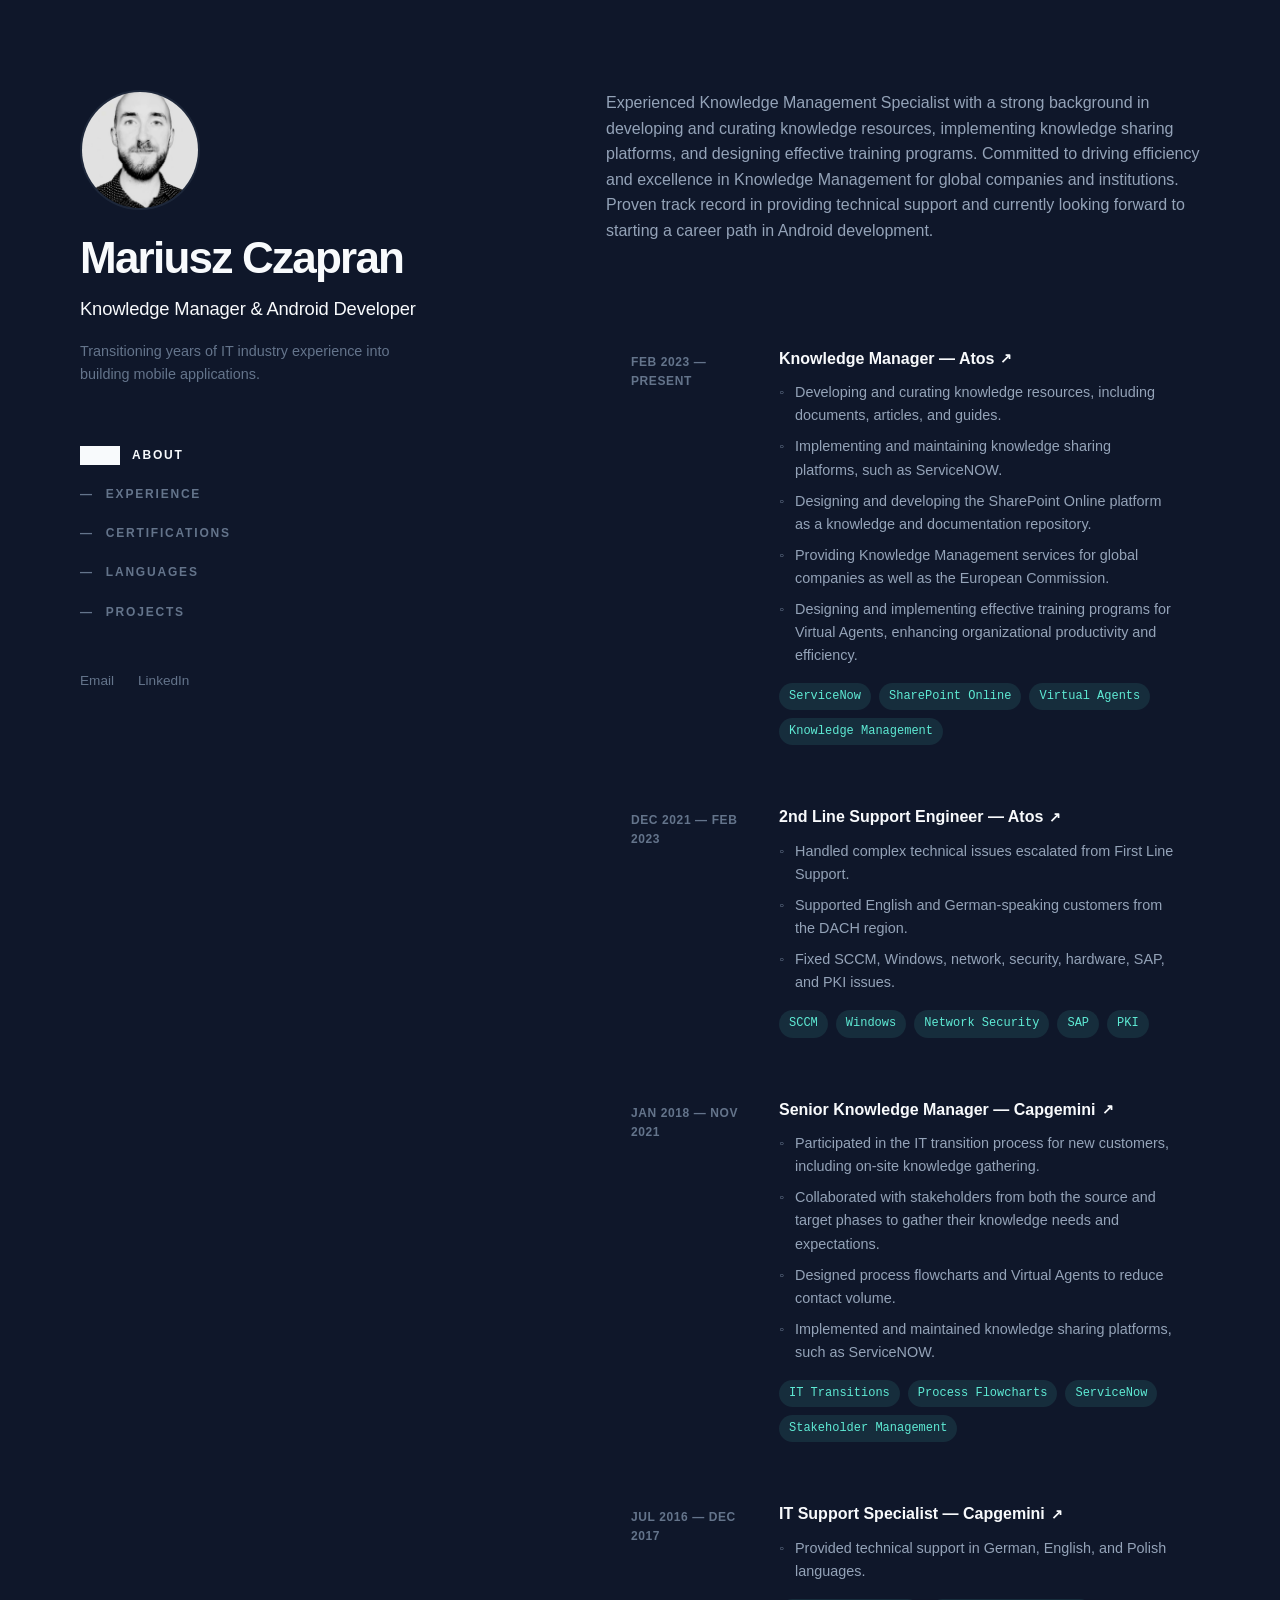
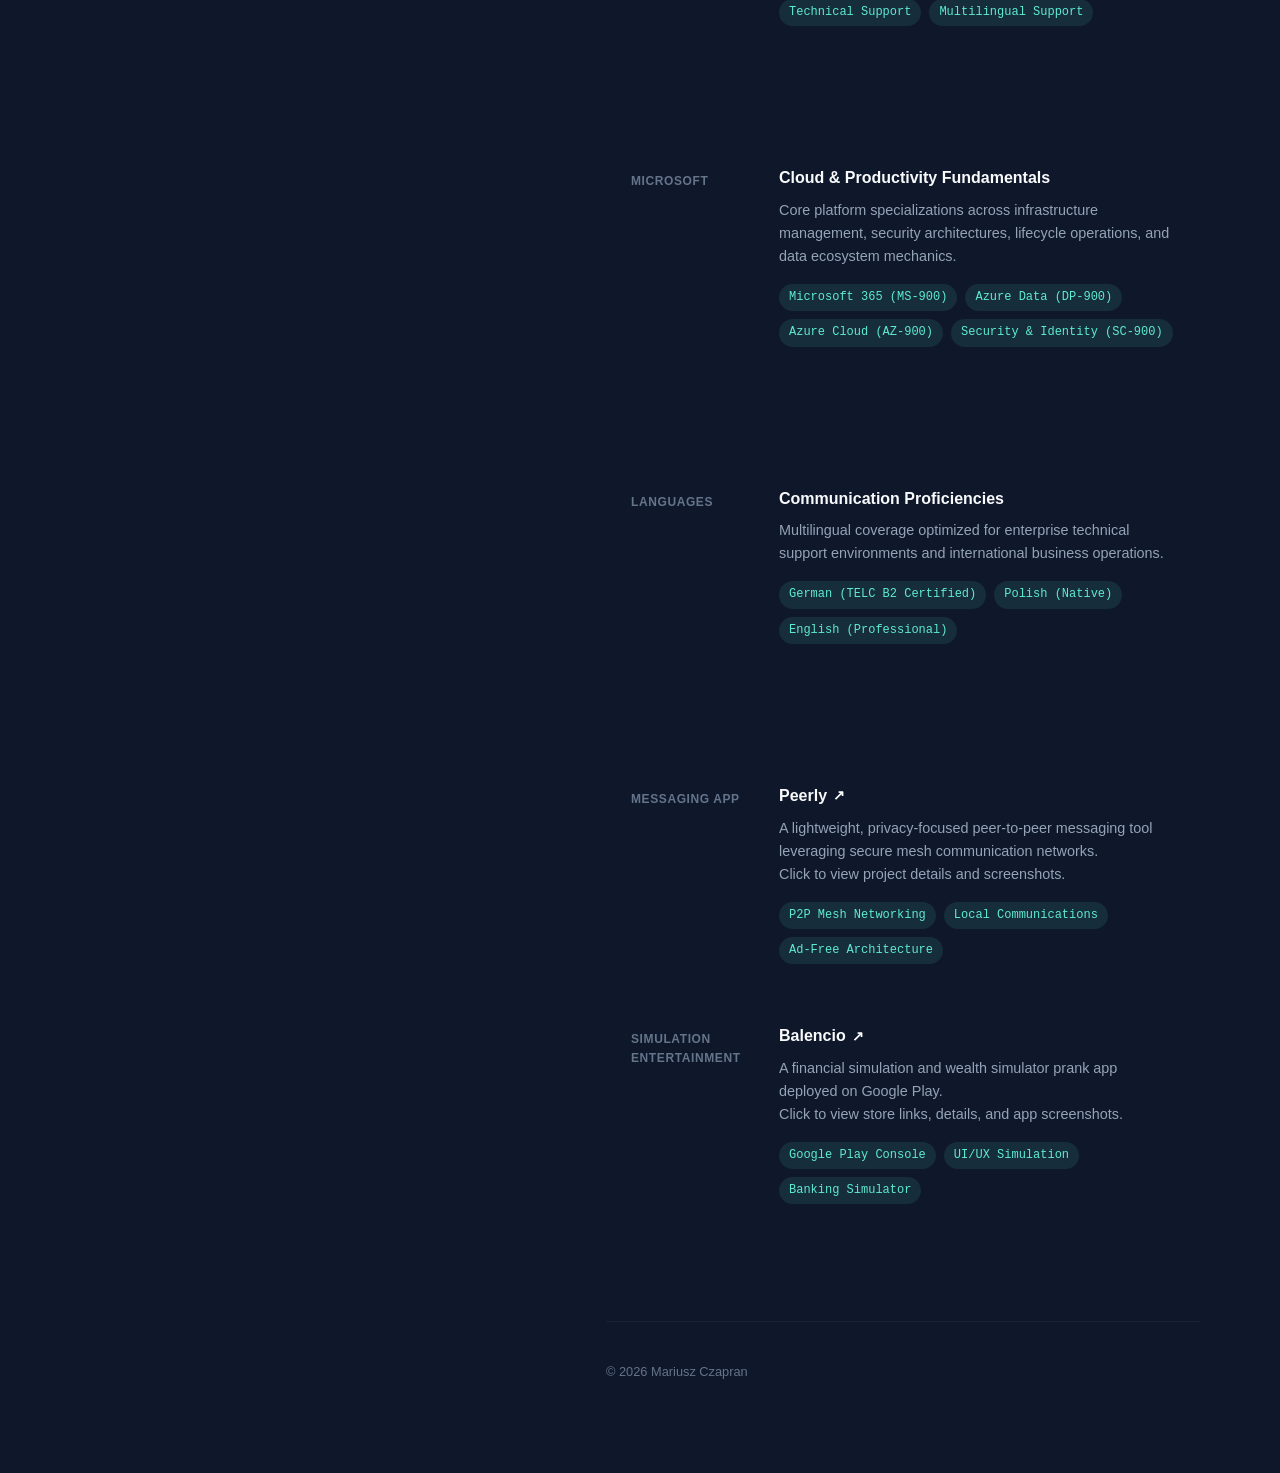
==== commit 0530cd01: "Update index.html" ====
--- a/index.html
+++ b/index.html
@@ -165,7 +165,7 @@
                 <div class="card" onclick="window.location.href='peerly.html'">
                     <div class="card-date">Messaging App</div>
                     <div class="card-content">
-                        <h3>Peerly (In Development) <span>↗</span></h3>
+                        <h3>Peerly<span>↗</span></h3>
                         <p>A lightweight, privacy-focused peer-to-peer messaging tool leveraging secure mesh communication networks. <br>Click to view project details and screenshots.</p>
                         <div class="tags">
                             <span>P2P Mesh Networking</span>
--- a/style.css
+++ b/style.css
@@ -137,6 +137,27 @@
 }
 
 /* ==========================================================================
+   3a. SIDEBAR SOCIAL LINKS (BELOW MENU)
+   ========================================================================== */
+.sidebar-socials {
+    margin-top: 48px; /* Balanced spacing directly under the menu */
+    display: flex;
+    gap: 24px;
+}
+
+.sidebar-socials a {
+    color: var(--text-muted);
+    text-decoration: none;
+    font-size: 0.85rem;
+    font-weight: 500;
+    transition: color 0.2s ease;
+}
+
+.sidebar-socials a:hover {
+    color: var(--text-primary);
+}
+
+/* ==========================================================================
    4. RIGHT COLUMN (SCROLLABLE STRUCTURAL CONTENT)
    ========================================================================== */
 .right-column {
@@ -152,29 +173,7 @@
 }
 
 /* ==========================================================================
-   5. TEXT SOCIALS INTEGRATION (INSIDE ABOUT SECTION)
-   ========================================================================== */
-.about-socials {
-    margin-top: 24px;
-    display: flex;
-    gap: 24px;
-}
-
-.about-socials a {
-    color: var(--text-muted);
-    text-decoration: none;
-    font-size: 0.85rem;
-    font-weight: 500;
-    position: relative;
-    transition: color 0.2s ease;
-}
-
-.about-socials a:hover {
-    color: var(--text-primary);
-}
-
-/* ==========================================================================
-   6. THE EXPERIENCE/CREDENTIAL GRID CARD COMPONENT
+   5. THE EXPERIENCE/CREDENTIAL GRID CARD COMPONENT
    ========================================================================== */
 .card {
     display: grid;
@@ -282,7 +281,7 @@
 }
 
 /* ==========================================================================
-   7. FOOTER DEFINITIONS
+   6. FOOTER DEFINITIONS
    ========================================================================== */
 .site-footer {
     margin-top: auto;
@@ -296,7 +295,7 @@
 }
 
 /* ==========================================================================
-   8. RESPONSIVE OPTIMIZATION LAYOUTS
+   7. RESPONSIVE OPTIMIZATION LAYOUTS
    ========================================================================== */
 @media (max-width: 900px) {
     .container {
@@ -317,6 +316,10 @@
         display: none; /* Safely hides sticky desktop navigation paths on mobile views */
     }
 
+    .sidebar-socials {
+        margin-top: 20px;
+    }
+
     .right-column {
         width: 100%;
         padding: 40px 0;
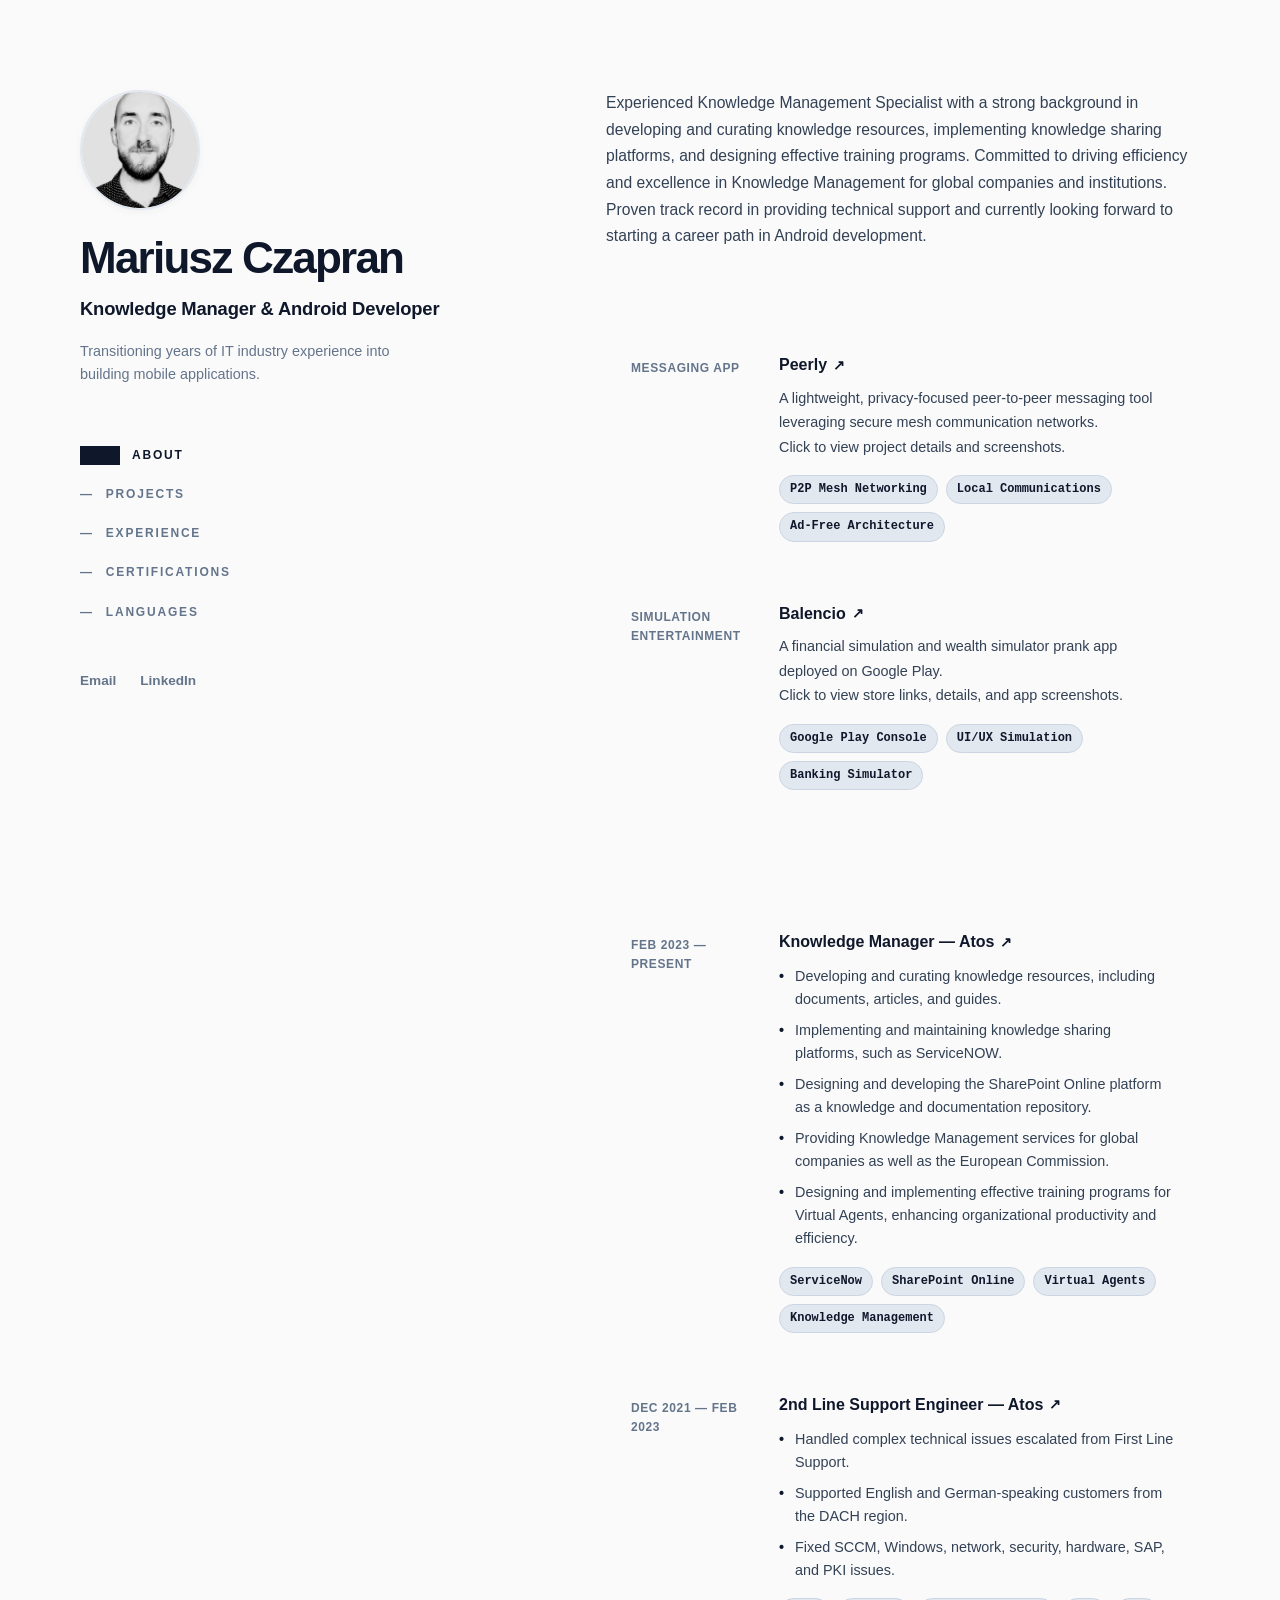
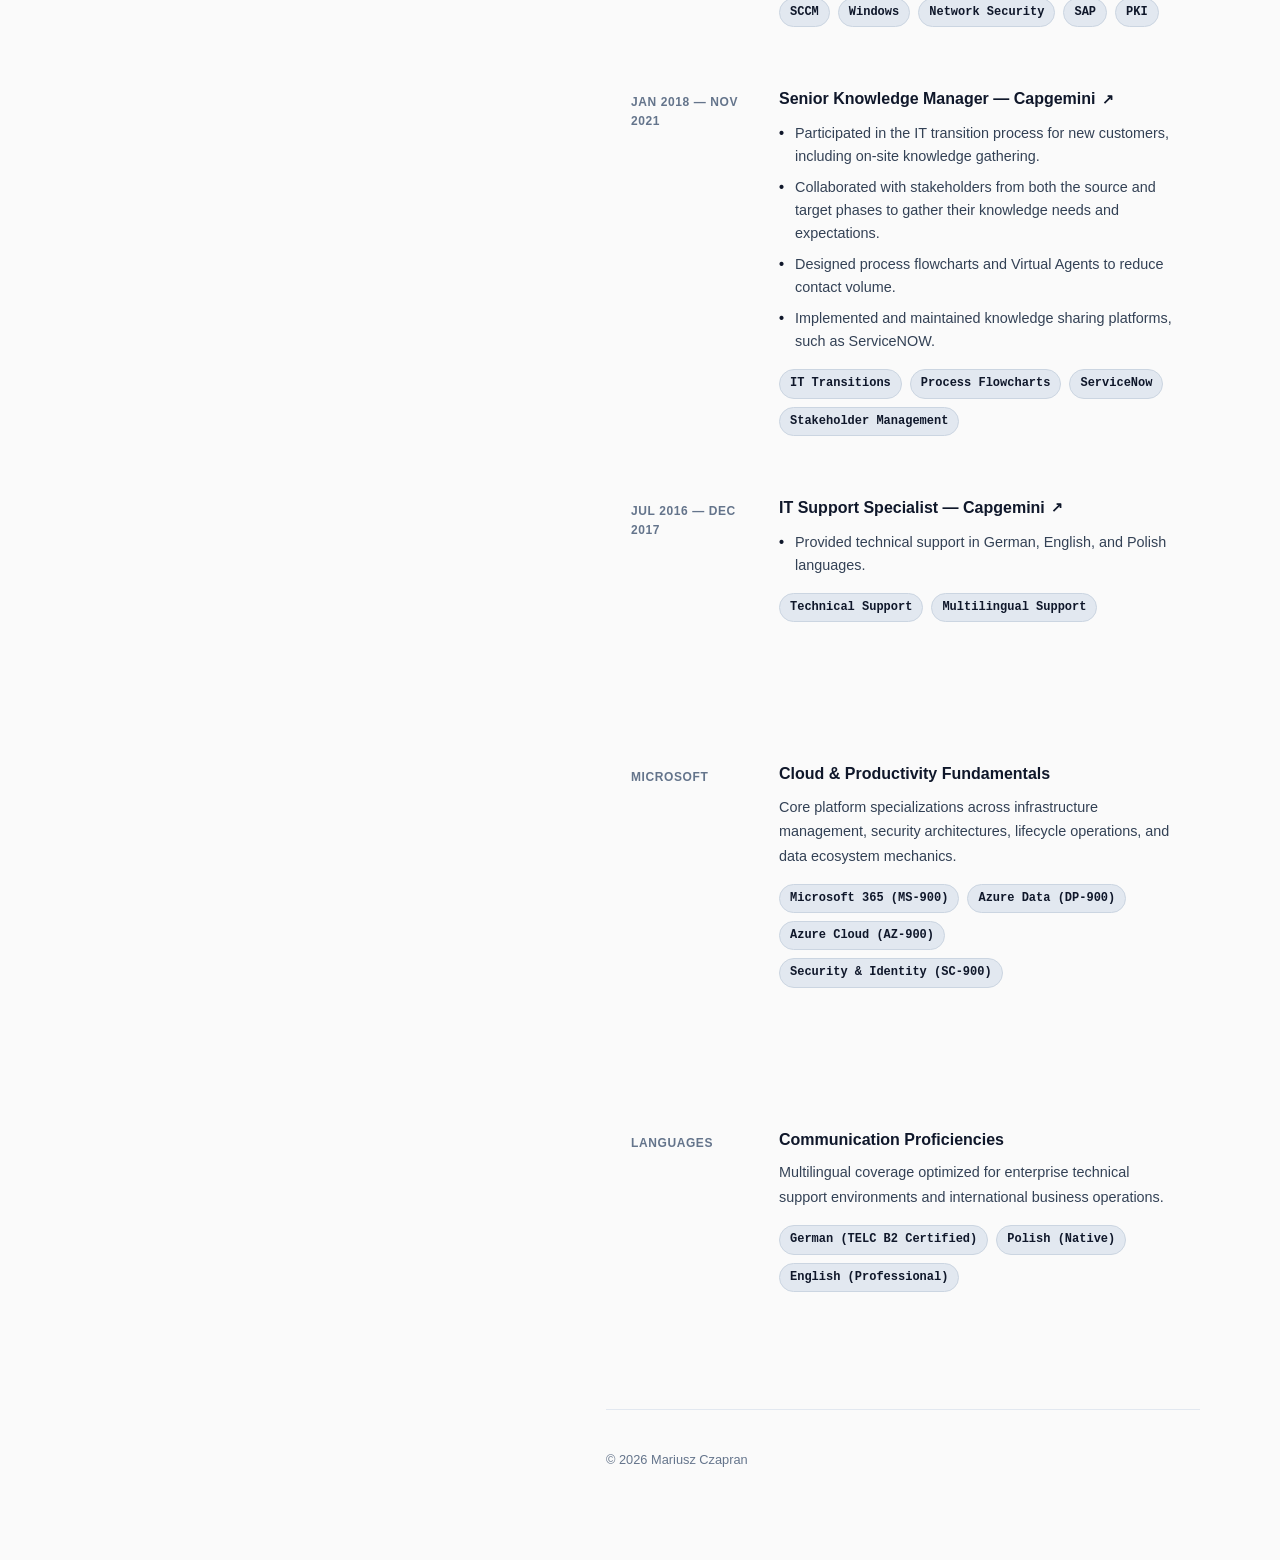
==== commit f50e5c30: "Update index.html" ====
--- a/index.html
+++ b/index.html
@@ -23,10 +23,10 @@
                 <!-- Expanded Navigation Links -->
                 <nav class="nav-links">
                     <a href="#about" class="active"><span>—</span> ABOUT</a>
+                    <a href="#projects"><span>—</span> PROJECTS</a>
                     <a href="#experience"><span>—</span> EXPERIENCE</a>
                     <a href="#certificates"><span>—</span> CERTIFICATIONS</a>
                     <a href="#languages"><span>—</span> LANGUAGES</a>
-                    <a href="#projects"><span>—</span> PROJECTS</a>
                 </nav>
 
                 <!-- TEXT-ONLY SOCIALS (Moved to Left Side) -->
@@ -47,6 +47,37 @@
                 </p>
             </section>
 
+            <!-- PROJECTS SECTION -->
+            <section id="projects" class="content-section">
+                <!-- Peerly -->
+                <div class="card" onclick="window.location.href='peerly.html'">
+                    <div class="card-date">Messaging App</div>
+                    <div class="card-content">
+                        <h3>Peerly<span>↗</span></h3>
+                        <p>A lightweight, privacy-focused peer-to-peer messaging tool leveraging secure mesh communication networks. <br>Click to view project details and screenshots.</p>
+                        <div class="tags">
+                            <span>P2P Mesh Networking</span>
+                            <span>Local Communications</span>
+                            <span>Ad-Free Architecture</span>
+                        </div>
+                    </div>
+                </div>
+
+                <!-- Balencio -->
+                <div class="card" onclick="window.location.href='balencio.html'">
+                    <div class="card-date">Simulation Entertainment</div>
+                    <div class="card-content">
+                        <h3>Balencio <span>↗</span></h3>
+                        <p>A financial simulation and wealth simulator prank app deployed on Google Play. <br>Click to view store links, details, and app screenshots.</p>
+                        <div class="tags">
+                            <span>Google Play Console</span>
+                            <span>UI/UX Simulation</span>
+                            <span>Banking Simulator</span>
+                        </div>
+                    </div>
+                </div>
+            </section>
+
             <!-- EXPERIENCE SECTION -->
             <section id="experience" class="content-section">
                 <!-- Atos - KM -->
@@ -154,37 +185,6 @@
                             <span>German (TELC B2 Certified)</span>
                             <span>Polish (Native)</span>
                             <span>English (Professional)</span>
-                        </div>
-                    </div>
-                </div>
-            </section>
-
-            <!-- PROJECTS SECTION -->
-            <section id="projects" class="content-section">
-                <!-- Peerly -->
-                <div class="card" onclick="window.location.href='peerly.html'">
-                    <div class="card-date">Messaging App</div>
-                    <div class="card-content">
-                        <h3>Peerly<span>↗</span></h3>
-                        <p>A lightweight, privacy-focused peer-to-peer messaging tool leveraging secure mesh communication networks. <br>Click to view project details and screenshots.</p>
-                        <div class="tags">
-                            <span>P2P Mesh Networking</span>
-                            <span>Local Communications</span>
-                            <span>Ad-Free Architecture</span>
-                        </div>
-                    </div>
-                </div>
-
-                <!-- Balencio -->
-                <div class="card" onclick="window.location.href='balencio.html'">
-                    <div class="card-date">Simulation Entertainment</div>
-                    <div class="card-content">
-                        <h3>Balencio <span>↗</span></h3>
-                        <p>A financial simulation and wealth simulator prank app deployed on Google Play. <br>Click to view store links, details, and app screenshots.</p>
-                        <div class="tags">
-                            <span>Google Play Console</span>
-                            <span>UI/UX Simulation</span>
-                            <span>Banking Simulator</span>
                         </div>
                     </div>
                 </div>
--- a/style.css
+++ b/style.css
@@ -2,14 +2,16 @@
    1. DESIGN SYSTEM VARIABLES & RESET
    ========================================================================== */
 :root {
-    --bg-color: #0f172a;          /* Deep slate background */
-    --text-primary: #f8fafc;      /* Crisp white/light gray headings */
-    --text-secondary: #94a3b8;    /* Soft gray body text */
-    --text-muted: #64748b;        /* Low-contrast nav/metadata text */
-    --accent-color: #5eead4;      /* Modern teal spotlight color */
-    --card-hover: rgba(30, 41, 59, 0.4); 
-    --border-color: rgba(51, 65, 85, 0.3);
-    --border-hover: rgba(148, 163, 184, 0.2);
+    --bg-color: #fafafa;           /* Warm, soft off-white background */
+    --surface-color: #ffffff;      /* Pure white for elevated surfaces/cards */
+    --text-primary: #0f172a;      /* Deep obsidian slate for headings/primary text */
+    --text-secondary: #334155;    /* Muted charcoal for body copy */
+    --text-muted: #64748b;        /* Soft neutral gray for dates/metadata */
+    --accent-color: #000000;      /* Crisp solid black accent */
+    --accent-hover: #2563eb;      /* Subtle slate/blue pop for direct link hovers */
+    --card-hover: #f1f5f9;        /* Soft gray background highlight on hover */
+    --border-color: #e2e8f0;      /* Fine neutral border line */
+    --border-hover: #cbd5e1;      /* Crisp contrast border on interaction */
 }
 
 * {
@@ -63,7 +65,8 @@
     overflow: hidden;
     border: 2px solid var(--border-color);
     margin-bottom: 24px;
-    background-color: var(--card-hover);
+    background-color: var(--surface-color);
+    box-shadow: 0 2px 8px rgba(0, 0, 0, 0.04);
 }
 
 .profile-photo {
@@ -74,7 +77,7 @@
 
 .name {
     font-size: 2.75rem;
-    font-weight: 700;
+    font-weight: 800;
     color: var(--text-primary);
     letter-spacing: -0.04em;
     line-height: 1.1;
@@ -84,7 +87,7 @@
     font-size: 1.15rem;
     color: var(--text-primary);
     margin-top: 12px;
-    font-weight: 500;
+    font-weight: 600;
     letter-spacing: -0.01em;
 }
 
@@ -140,7 +143,7 @@
    3a. SIDEBAR SOCIAL LINKS (BELOW MENU)
    ========================================================================== */
 .sidebar-socials {
-    margin-top: 48px; /* Balanced spacing directly under the menu */
+    margin-top: 48px;
     display: flex;
     gap: 24px;
 }
@@ -149,7 +152,7 @@
     color: var(--text-muted);
     text-decoration: none;
     font-size: 0.85rem;
-    font-weight: 500;
+    font-weight: 600;
     transition: color 0.2s ease;
 }
 
@@ -165,11 +168,17 @@
     padding: 90px 0;
     display: flex;
     flex-direction: column;
-    gap: 80px; /* Clean breathing room between main content areas */
+    gap: 80px;
 }
 
 .content-section {
     scroll-margin-top: 90px;
+}
+
+.content-section p {
+    color: var(--text-secondary);
+    font-size: 0.98rem;
+    line-height: 1.7;
 }
 
 /* ==========================================================================
@@ -191,7 +200,7 @@
 .card:hover {
     background-color: var(--card-hover);
     border-color: var(--border-hover);
-    box-shadow: 0 4px 20px rgba(2, 6, 23, 0.2);
+    box-shadow: 0 4px 16px rgba(15, 23, 42, 0.04);
 }
 
 /* Non-link variant modifiers (Certifications & Languages) */
@@ -202,7 +211,7 @@
 /* Card Typography */
 .card-date {
     font-size: 0.75rem;
-    font-weight: 600;
+    font-weight: 700;
     text-transform: uppercase;
     letter-spacing: 0.05em;
     color: var(--text-muted);
@@ -211,7 +220,7 @@
 
 .card-content h3 {
     font-size: 1rem;
-    font-weight: 600;
+    font-weight: 700;
     color: var(--text-primary);
     display: flex;
     align-items: center;
@@ -256,10 +265,11 @@
 }
 
 .role-bullets li::before {
-    content: "◦";
+    content: "•";
     position: absolute;
     left: 0;
-    color: var(--text-muted);
+    color: var(--text-primary);
+    font-weight: bold;
 }
 
 /* Pill Badge Architecture */
@@ -273,11 +283,19 @@
 .tags span {
     font-family: ui-monospace, SFMono-Regular, Menlo, Monaco, Consolas, monospace;
     font-size: 0.75rem;
-    font-weight: 500;
-    color: var(--accent-color);
-    background-color: rgba(94, 234, 212, 0.1);
+    font-weight: 600;
+    color: var(--text-primary);
+    background-color: #e2e8f0;
+    border: 1px solid #cbd5e1;
     padding: 4px 10px;
     border-radius: 9999px;
+    transition: all 0.2s ease;
+}
+
+.card:hover .tags span {
+    background-color: var(--text-primary);
+    color: var(--surface-color);
+    border-color: var(--text-primary);
 }
 
 /* ==========================================================================
@@ -313,7 +331,7 @@
     }
 
     .header-main-content .nav-links {
-        display: none; /* Safely hides sticky desktop navigation paths on mobile views */
+        display: none;
     }
 
     .sidebar-socials {
@@ -331,13 +349,13 @@
         gap: 8px;
         padding: 16px 0;
     }
-    
+
     .card:hover {
         background-color: transparent;
         border-color: transparent;
         box-shadow: none;
     }
-    
+
     .tags {
         margin-top: 12px;
     }
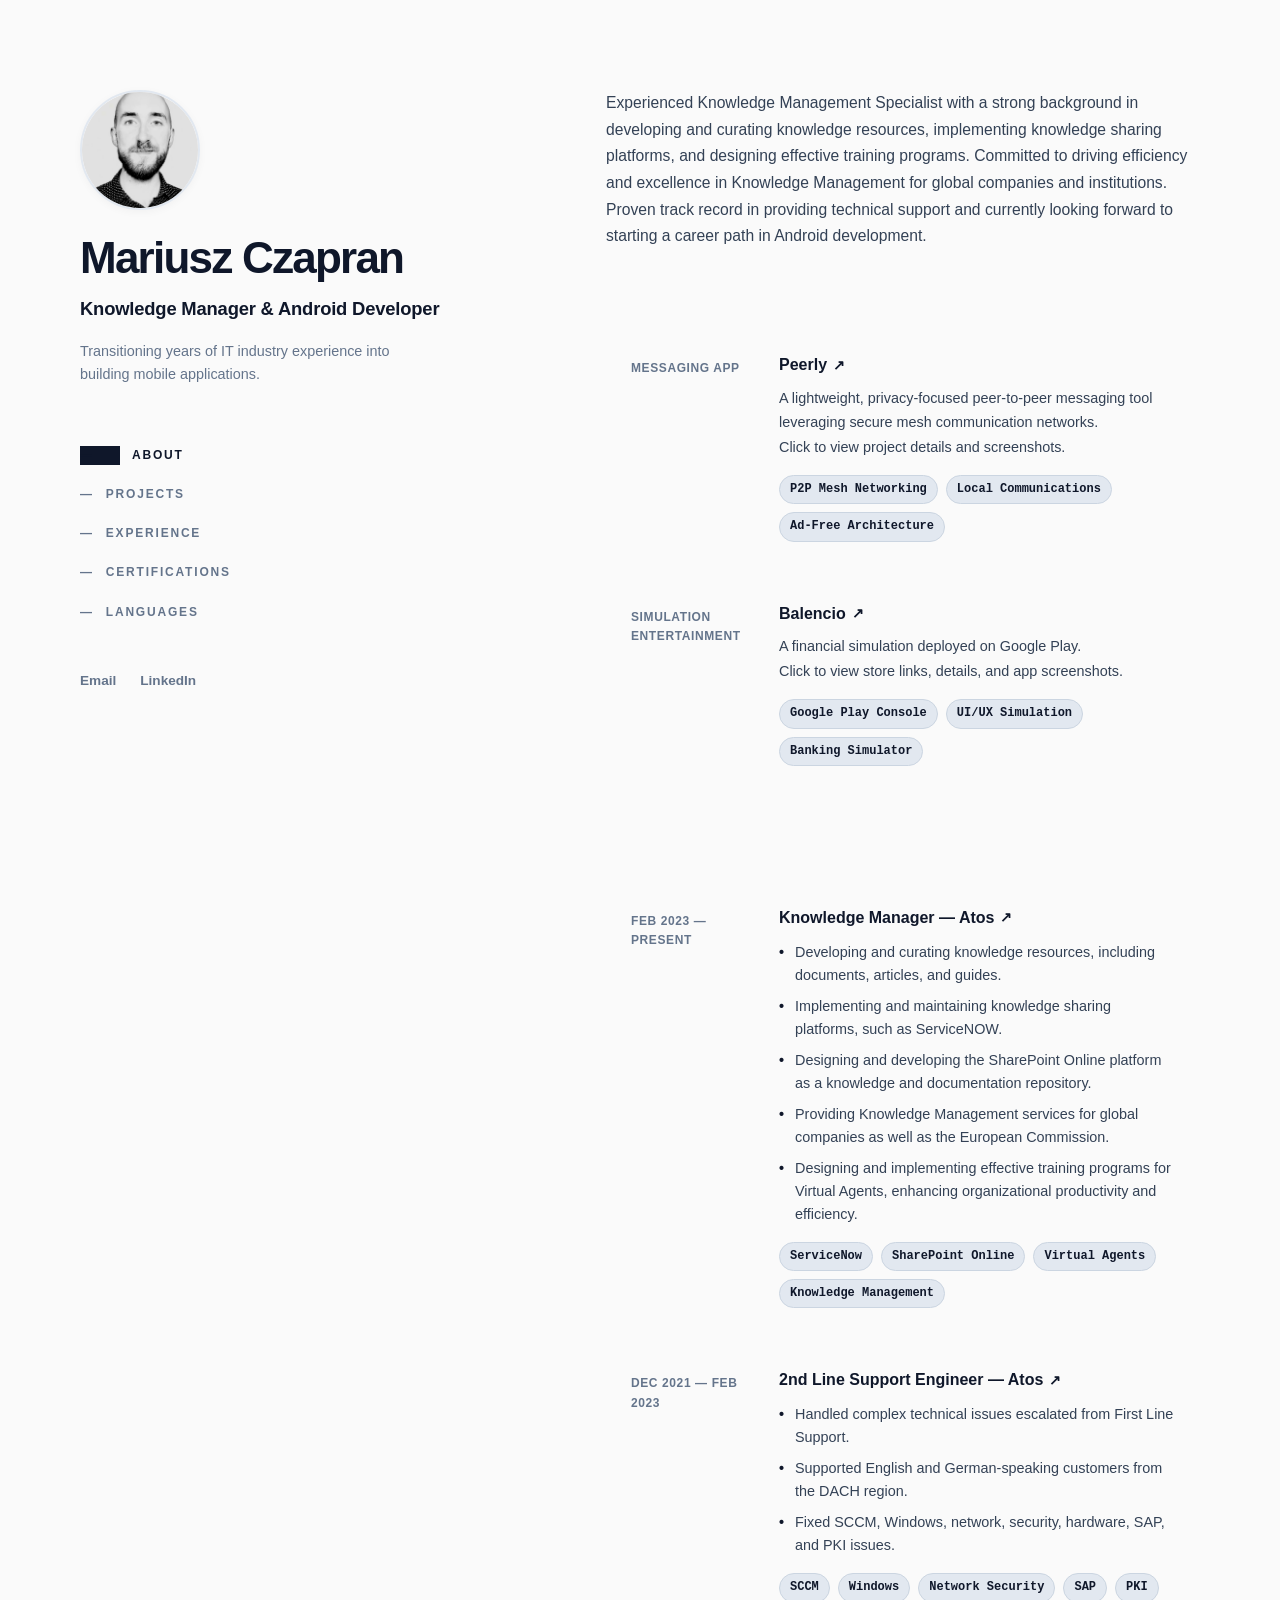
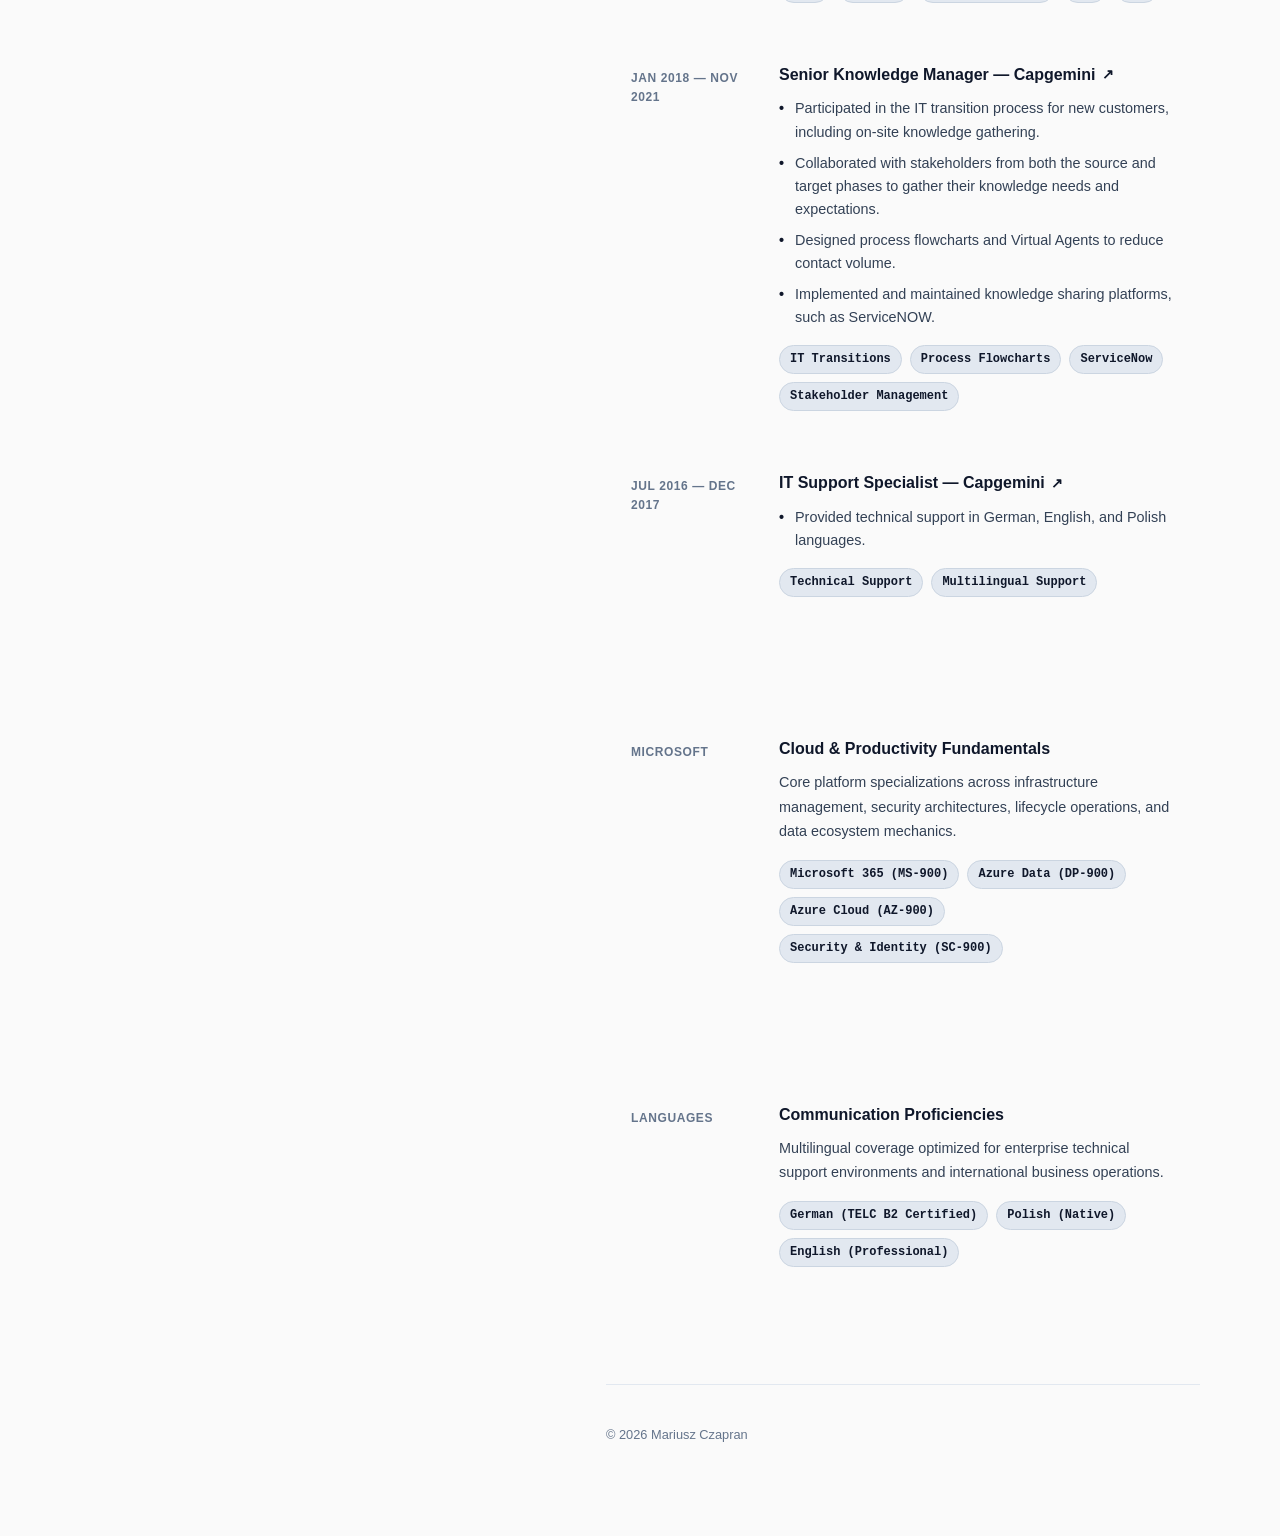
==== commit 72b951ac: "Update index.html" ====
--- a/index.html
+++ b/index.html
@@ -68,7 +68,7 @@
                     <div class="card-date">Simulation Entertainment</div>
                     <div class="card-content">
                         <h3>Balencio <span>↗</span></h3>
-                        <p>A financial simulation and wealth simulator prank app deployed on Google Play. <br>Click to view store links, details, and app screenshots.</p>
+                        <p>A financial simulation deployed on Google Play. <br>Click to view store links, details, and app screenshots.</p>
                         <div class="tags">
                             <span>Google Play Console</span>
                             <span>UI/UX Simulation</span>
